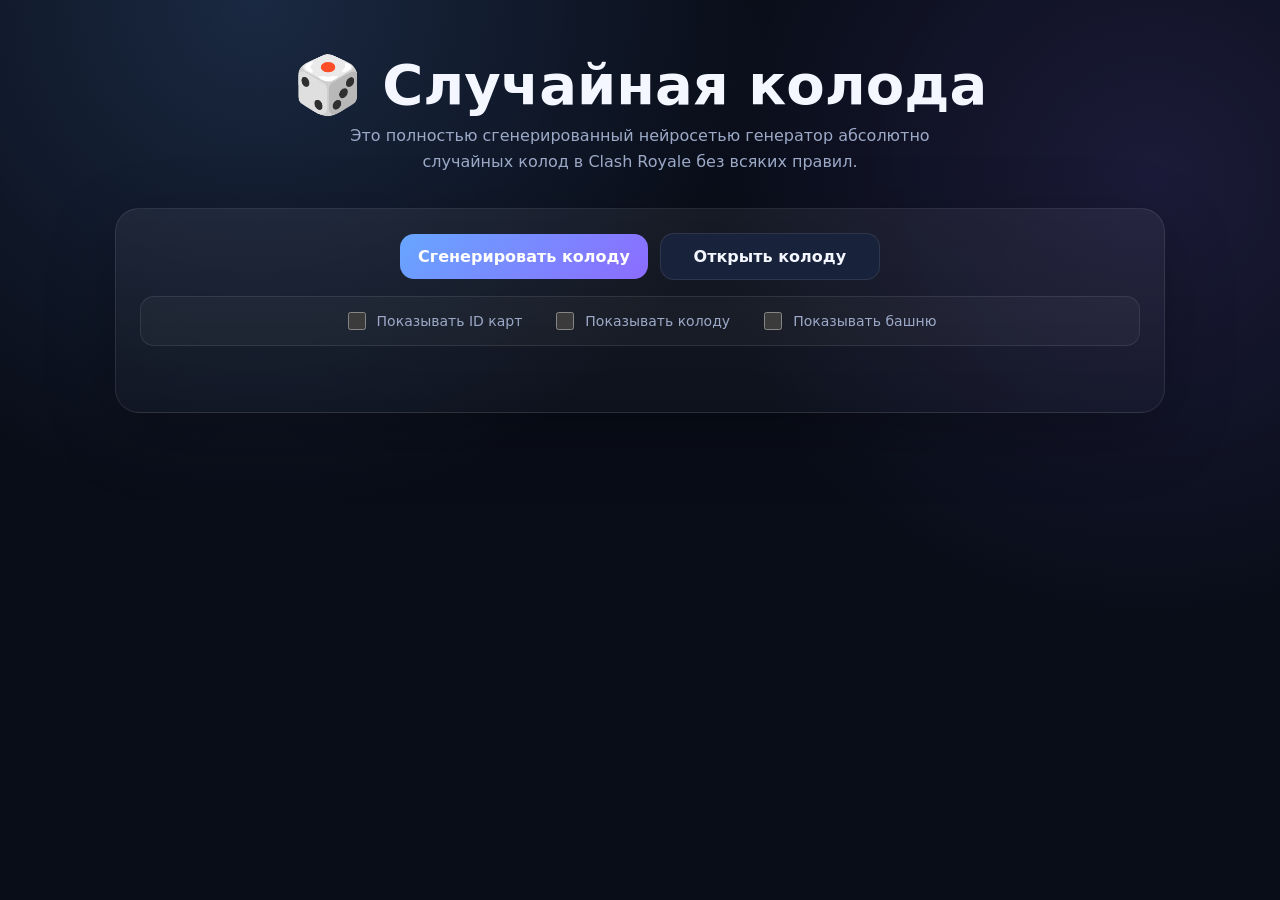
==== index.html @ a41677be "Add files via upload" ====
<!doctype html>
<html lang="ru">
<head>
  <meta charset="UTF-8" />
  <meta name="viewport" content="width=device-width, initial-scale=1.0" />
  <title>Clash Royale — генератор колод</title>
  <meta name="description" content="Случайный генератор колод Clash Royale" />
  <style>
    :root {
      color-scheme: dark;
      --bg: #090d18;
      --panel: #11182a;
      --panel2: #18223a;
      --text: #f4f7ff;
      --muted: #9ca9c7;
      --accent: #67a6ff;
      --accent2: #8c6cff;
      --danger: #ff6b7a;
      --border: rgba(255,255,255,.09);
    }
    * { box-sizing: border-box; }
    body {
      margin: 0; min-height: 100vh; color: var(--text);
      font-family: Inter, system-ui, -apple-system, BlinkMacSystemFont, "Segoe UI", sans-serif;
      background:
        radial-gradient(circle at 20% 0%, rgba(103,166,255,.18), transparent 32rem),
        radial-gradient(circle at 90% 20%, rgba(140,108,255,.14), transparent 28rem),
        var(--bg);
    }
    .wrap { width: min(1050px, calc(100% - 32px)); margin: 0 auto; padding: 56px 0 48px; }
    header { text-align: center; margin-bottom: 34px; }
    h1 { margin: 0 0 10px; font-size: clamp(32px, 6vw, 56px); line-height: 1.02; }
    header p { color: var(--muted); margin: 0 auto; max-width: 650px; line-height: 1.6; }
    .panel {
      background: linear-gradient(180deg, rgba(255,255,255,.055), rgba(255,255,255,.025));
      border: 1px solid var(--border); border-radius: 24px; padding: 24px;
      box-shadow: 0 20px 70px rgba(0,0,0,.24);
    }
    .actions {
      display: flex;
      gap: 12px;
      flex-wrap: wrap;
      align-items: center;
      justify-content: center;
      margin-bottom: 16px;
    }
    button, .link {
      border: 0;
      border-radius: 14px;
      padding: 13px 18px;
      font: inherit;
      font-weight: 700;
      cursor: pointer;
      text-decoration: none;
      display: inline-flex;
      align-items: center;
      justify-content: center;
      min-width: 220px;
    }
    /* Убираем синее выделение при клике */
    button:focus, .link:focus {
      outline: none;
    }
    button:focus-visible, .link:focus-visible {
      outline: 2px solid var(--accent);
    }
    button, .link {
      -webkit-tap-highlight-color: transparent;
    }

    #generate {
      color: white;
      background: linear-gradient(135deg, var(--accent), var(--accent2));
      transition: transform 0.2s, opacity 0.25s ease;
    }
    #generate:hover:not(.no-hover) {
      opacity: 0.75;
    }
    #generate.pressed {
      transform: scale(0.95);
      opacity: 1;
      transition: transform 0.2s ease, opacity 0s;
    }
    #generate:disabled {
      opacity: 0.5;
      cursor: not-allowed;
    }
    #generate:disabled:hover {
      opacity: 0.5;
    }

    .link {
      color: var(--text);
      background: var(--panel2);
      border: 1px solid var(--border);
      transition: background 0.2s, opacity 0.25s ease;
    }
    .link:hover {
      background: var(--panel);
      opacity: 0.75;
    }

    .options {
      display: flex;
      flex-wrap: wrap;
      gap: 20px 30px;
      justify-content: center;
      background: rgba(255,255,255,.03);
      border-radius: 14px;
      padding: 12px 20px;
      margin-bottom: 10px;
      border: 1px solid var(--border);
    }
    .options label {
      display: flex;
      align-items: center;
      gap: 8px;
      font-size: 14px;
      cursor: pointer;
      color: var(--muted);
      user-select: none;
    }
    .options input[type="checkbox"] {
      width: 18px;
      height: 18px;
      accent-color: var(--accent);
      cursor: pointer;
    }

    .status {
      text-align: center;
      min-height: 24px;
      margin: 18px 0 0;
      color: var(--muted);
      font-weight: 400;
    }
    .status.error { color: var(--danger); }

    .deck {
      display: grid;
      grid-template-columns: repeat(4, 1fr);
      gap: 14px;
      margin-top: 26px;
    }
    .card {
      min-height: 118px;
      background: var(--panel);
      border: 1px solid var(--border);
      border-radius: 18px;
      padding: 18px;
      position: relative;
      overflow: hidden;
      opacity: 0;
      transform: translateY(20px);
      animation: cardAppear 0.4s ease forwards;
    }
    .card:nth-child(1) { animation-delay: 0.05s; }
    .card:nth-child(2) { animation-delay: 0.10s; }
    .card:nth-child(3) { animation-delay: 0.15s; }
    .card:nth-child(4) { animation-delay: 0.20s; }
    .card:nth-child(5) { animation-delay: 0.25s; }
    .card:nth-child(6) { animation-delay: 0.30s; }
    .card:nth-child(7) { animation-delay: 0.35s; }
    .card:nth-child(8) { animation-delay: 0.40s; }

    @keyframes cardAppear {
      from { opacity: 0; transform: translateY(20px); }
      to   { opacity: 1; transform: translateY(0); }
    }

    .number { color:var(--muted); font-size:12px; }
    .name { font-size:16px; font-weight:800; margin-top:20px; }
    .id { color:var(--muted); font-size:12px; margin-top:8px; }
    .tower {
      margin-top:18px;
      padding:16px;
      border-radius:16px;
      background:rgba(255,255,255,.035);
      text-align:center;
      opacity: 0;
      animation: cardAppear 0.4s ease 0.45s forwards;
    }
    .tower strong { display:block; margin-bottom:5px; }

    /* управление видимостью */
    .deck.hide-ids .id { display: none; }
    .deck.hidden { display: none; }
    .tower.hidden { display: none; }

    @media (max-width: 720px) {
      .deck { grid-template-columns: repeat(2, 1fr); }
      .wrap { width:min(100% - 20px, 1050px); padding-top:30px; }
      .panel { padding:16px; border-radius:18px; }
      .options { flex-direction: column; align-items: center; gap: 10px; }
      button, .link { min-width: 100%; }
      .actions { gap: 8px; }
    }
  </style>
</head>
<body>
  <main class="wrap">
    <header>
      <h1>🎲 Случайная колода</h1>
      <p>Это полностью сгенерированный нейросетью генератор абсолютно случайных колод в Clash Royale без всяких правил.</p>
    </header>

    <section class="panel">
      <div class="actions">
        <button id="generate">Сгенерировать колоду</button>
        <a id="deckLink" class="link" target="_blank" style="display:none;">Открыть колоду</a>
      </div>

      <div class="options">
        <label><input type="checkbox" id="showIds"> Показывать ID карт</label>
        <label><input type="checkbox" id="showDeck"> Показывать колоду</label>
        <label><input type="checkbox" id="showTower"> Показывать башню</label>
      </div>

      <div id="status" class="status">Загрузка базы карт…</div>
      <div id="deck" class="deck"></div>
      <div id="tower" class="tower" hidden></div>
    </section>
  </main>

  <script src="generator.js"></script>
  <script>
    const api = window.ClashRoyaleGenerator;
    const generateBtn = document.getElementById("generate");
    const deckLink = document.getElementById("deckLink");
    const statusEl = document.getElementById("status");
    const deckEl = document.getElementById("deck");
    const towerEl = document.getElementById("tower");

    const showIdsCb = document.getElementById("showIds");
    const showDeckCb = document.getElementById("showDeck");
    const showTowerCb = document.getElementById("showTower");

    let cards = [];
    let currentUrl = "";
    let pressTimer = null;

    function renderDeck(deck) {
      deckEl.innerHTML = deck.map((card, i) => `
        <article class="card">
          <div class="number">СЛОТ ${i + 1}</div>
          <div class="name">${escapeHtml(card.name)}</div>
          <div class="id">ID: ${escapeHtml(String(card.id))}</div>
        </article>
      `).join("");
    }

    function escapeHtml(value) {
      return value.replace(/[&<>"']/g, c => ({
        "&":"&amp;", "<":"&lt;", ">":"&gt;", '"':"&quot;", "'":"&#039;"
      }[c]));
    }

    function updateVisibility() {
      const showIds = showIdsCb.checked;
      const showDeck = showDeckCb.checked;
      const showTower = showTowerCb.checked;

      deckEl.classList.toggle('hide-ids', !showIds);
      deckEl.classList.toggle('hidden', !showDeck);
      towerEl.classList.toggle('hidden', !showTower);
    }

    showIdsCb.addEventListener('change', updateVisibility);
    showDeckCb.addEventListener('change', updateVisibility);
    showTowerCb.addEventListener('change', updateVisibility);

    function animatePress() {
      if (pressTimer) {
        clearTimeout(pressTimer);
        generateBtn.classList.remove('pressed');
      }
      generateBtn.classList.add('pressed');
      generateBtn.classList.add('no-hover');
      pressTimer = setTimeout(() => {
        generateBtn.classList.remove('pressed');
        pressTimer = null;
        // no-hover убирается только при mouseleave
      }, 300);
    }

    // При уходе курсора снимаем блокировку hover
    generateBtn.addEventListener('mouseleave', function() {
      generateBtn.classList.remove('no-hover');
    });

    async function generate() {
      try {
        generateBtn.disabled = true;
        statusEl.classList.remove('error');
        statusEl.textContent = "Генерирую…";

        const deck = api.generateDeck(cards);
        const towerName = Object.keys(api.TOWER_TROOPS)[
          Math.floor(Math.random() * Object.keys(api.TOWER_TROOPS).length)
        ];
        const towerId = api.TOWER_TROOPS[towerName];
        currentUrl = api.makeDeckUrl(deck, towerId);

        renderDeck(deck);
        towerEl.hidden = false;
        towerEl.innerHTML = `<strong>🏰 Башня: ${escapeHtml(towerName)}</strong><span>tt: ${towerId}</span>`;

        deckLink.href = currentUrl;
        deckLink.style.display = "inline-flex";

        statusEl.textContent = "";

        updateVisibility();
      } catch (error) {
        statusEl.classList.add('error');
        statusEl.textContent = error.message || String(error);
        deckLink.style.display = "none";
      } finally {
        generateBtn.disabled = false;
      }
    }

    async function init() {
      try {
        const raw = await api.loadCards();
        cards = api.prepareCards(raw);
        statusEl.textContent = `Загружено обычных карт: ${cards.length}`;
        await generate();
      } catch (error) {
        statusEl.classList.add('error');
        statusEl.textContent = `Ошибка загрузки базы: ${error.message || error}`;
        generateBtn.disabled = true;
      }
    }

    generateBtn.addEventListener("click", function(e) {
      animatePress();
      generate();
    });

    init();
  </script>
</body>
</html>
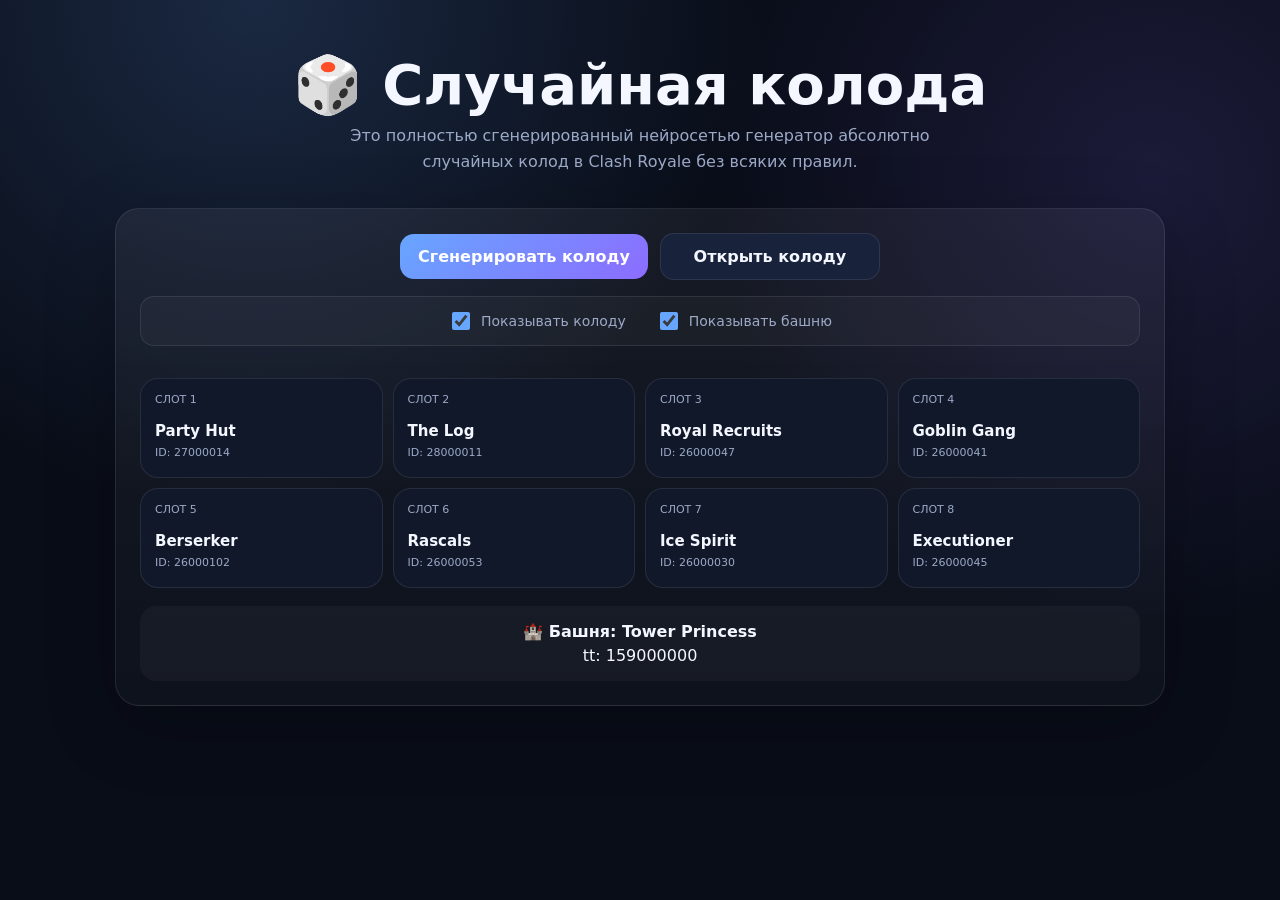
==== commit 3f47459a: "Add files via upload" ====
--- a/index.html
+++ b/index.html
@@ -32,10 +32,33 @@
     h1 { margin: 0 0 10px; font-size: clamp(32px, 6vw, 56px); line-height: 1.02; }
     header p { color: var(--muted); margin: 0 auto; max-width: 650px; line-height: 1.6; }
     .panel {
+      position: relative;
+      overflow: hidden;
       background: linear-gradient(180deg, rgba(255,255,255,.055), rgba(255,255,255,.025));
       border: 1px solid var(--border); border-radius: 24px; padding: 24px;
       box-shadow: 0 20px 70px rgba(0,0,0,.24);
     }
+    /* ===== Волна ===== */
+    .panel::after {
+      content: '';
+      position: absolute;
+      top: 0; left: 0;
+      width: 500%;
+      height: 500%;
+      background: linear-gradient(135deg, rgba(0, 255, 100, 0), rgba(0, 255, 100, 0.05), rgba(0, 255, 100, 0));
+      pointer-events: none;
+      opacity: 0;
+      transition: none;
+    }
+    .panel.wave-active::after {
+      opacity: 1;
+      animation: waveSlide 1s forwards;
+    }
+    @keyframes waveSlide {
+      0% { transform: translate(-100%, -100%); }
+      100% { transform: translate(50%, 50%); }
+    }
+    /* ============== */
     .actions {
       display: flex;
       gap: 12px;
@@ -57,25 +80,16 @@
       justify-content: center;
       min-width: 220px;
     }
-    /* Убираем синее выделение при клике */
-    button:focus, .link:focus {
-      outline: none;
-    }
-    button:focus-visible, .link:focus-visible {
-      outline: 2px solid var(--accent);
-    }
-    button, .link {
-      -webkit-tap-highlight-color: transparent;
-    }
+    button:focus, .link:focus { outline: none; }
+    button:focus-visible, .link:focus-visible { outline: 2px solid var(--accent); }
+    button, .link { -webkit-tap-highlight-color: transparent; }
 
     #generate {
       color: white;
       background: linear-gradient(135deg, var(--accent), var(--accent2));
       transition: transform 0.2s, opacity 0.25s ease;
     }
-    #generate:hover:not(.no-hover) {
-      opacity: 0.75;
-    }
+    #generate:hover:not(.no-hover) { opacity: 0.75; }
     #generate.pressed {
       transform: scale(0.95);
       opacity: 1;
@@ -85,9 +99,7 @@
       opacity: 0.5;
       cursor: not-allowed;
     }
-    #generate:disabled:hover {
-      opacity: 0.5;
-    }
+    #generate:disabled:hover { opacity: 0.5; }
 
     .link {
       color: var(--text);
@@ -95,10 +107,7 @@
       border: 1px solid var(--border);
       transition: background 0.2s, opacity 0.25s ease;
     }
-    .link:hover {
-      background: var(--panel);
-      opacity: 0.75;
-    }
+    .link:hover { background: var(--panel); opacity: 0.75; }
 
     .options {
       display: flex;
@@ -108,7 +117,7 @@
       background: rgba(255,255,255,.03);
       border-radius: 14px;
       padding: 12px 20px;
-      margin-bottom: 10px;
+      margin-bottom: 0;
       border: 1px solid var(--border);
     }
     .options label {
@@ -130,7 +139,7 @@
     .status {
       text-align: center;
       min-height: 24px;
-      margin: 18px 0 0;
+      margin: 0;
       color: var(--muted);
       font-weight: 400;
     }
@@ -139,15 +148,15 @@
     .deck {
       display: grid;
       grid-template-columns: repeat(4, 1fr);
-      gap: 14px;
-      margin-top: 26px;
+      gap: 10px;
+      margin-top: 8px;
     }
     .card {
-      min-height: 118px;
+      min-height: 100px;
       background: var(--panel);
       border: 1px solid var(--border);
       border-radius: 18px;
-      padding: 18px;
+      padding: 14px;
       position: relative;
       overflow: hidden;
       opacity: 0;
@@ -168,9 +177,9 @@
       to   { opacity: 1; transform: translateY(0); }
     }
 
-    .number { color:var(--muted); font-size:12px; }
-    .name { font-size:16px; font-weight:800; margin-top:20px; }
-    .id { color:var(--muted); font-size:12px; margin-top:8px; }
+    .number { color:var(--muted); font-size:11px; }
+    .name { font-size:15px; font-weight:800; margin-top:16px; }
+    .id { color:var(--muted); font-size:11px; margin-top:6px; }
     .tower {
       margin-top:18px;
       padding:16px;
@@ -182,8 +191,6 @@
     }
     .tower strong { display:block; margin-bottom:5px; }
 
-    /* управление видимостью */
-    .deck.hide-ids .id { display: none; }
     .deck.hidden { display: none; }
     .tower.hidden { display: none; }
 
@@ -204,16 +211,15 @@
       <p>Это полностью сгенерированный нейросетью генератор абсолютно случайных колод в Clash Royale без всяких правил.</p>
     </header>
 
-    <section class="panel">
+    <section class="panel" id="mainPanel">
       <div class="actions">
         <button id="generate">Сгенерировать колоду</button>
         <a id="deckLink" class="link" target="_blank" style="display:none;">Открыть колоду</a>
       </div>
 
       <div class="options">
-        <label><input type="checkbox" id="showIds"> Показывать ID карт</label>
-        <label><input type="checkbox" id="showDeck"> Показывать колоду</label>
-        <label><input type="checkbox" id="showTower"> Показывать башню</label>
+        <label><input type="checkbox" id="showDeck" checked> Показывать колоду</label>
+        <label><input type="checkbox" id="showTower" checked> Показывать башню</label>
       </div>
 
       <div id="status" class="status">Загрузка базы карт…</div>
@@ -230,8 +236,8 @@
     const statusEl = document.getElementById("status");
     const deckEl = document.getElementById("deck");
     const towerEl = document.getElementById("tower");
-
-    const showIdsCb = document.getElementById("showIds");
+    const panel = document.getElementById("mainPanel");
+
     const showDeckCb = document.getElementById("showDeck");
     const showTowerCb = document.getElementById("showTower");
 
@@ -256,16 +262,15 @@
     }
 
     function updateVisibility() {
-      const showIds = showIdsCb.checked;
       const showDeck = showDeckCb.checked;
       const showTower = showTowerCb.checked;
 
-      deckEl.classList.toggle('hide-ids', !showIds);
       deckEl.classList.toggle('hidden', !showDeck);
       towerEl.classList.toggle('hidden', !showTower);
-    }
-
-    showIdsCb.addEventListener('change', updateVisibility);
+      // ID всегда показываются
+      deckEl.classList.remove('hide-ids');
+    }
+
     showDeckCb.addEventListener('change', updateVisibility);
     showTowerCb.addEventListener('change', updateVisibility);
 
@@ -279,20 +284,31 @@
       pressTimer = setTimeout(() => {
         generateBtn.classList.remove('pressed');
         pressTimer = null;
-        // no-hover убирается только при mouseleave
       }, 300);
     }
 
-    // При уходе курсора снимаем блокировку hover
     generateBtn.addEventListener('mouseleave', function() {
       generateBtn.classList.remove('no-hover');
     });
+
+    // Запуск волны
+    function triggerWave() {
+      panel.classList.remove('wave-active');
+      void panel.offsetWidth;
+      panel.classList.add('wave-active');
+      setTimeout(() => {
+        panel.classList.remove('wave-active');
+      }, 700);
+    }
 
     async function generate() {
       try {
         generateBtn.disabled = true;
         statusEl.classList.remove('error');
         statusEl.textContent = "Генерирую…";
+
+        // Перезапускаем волну при каждом нажатии
+        triggerWave();
 
         const deck = api.generateDeck(cards);
         const towerName = Object.keys(api.TOWER_TROOPS)[
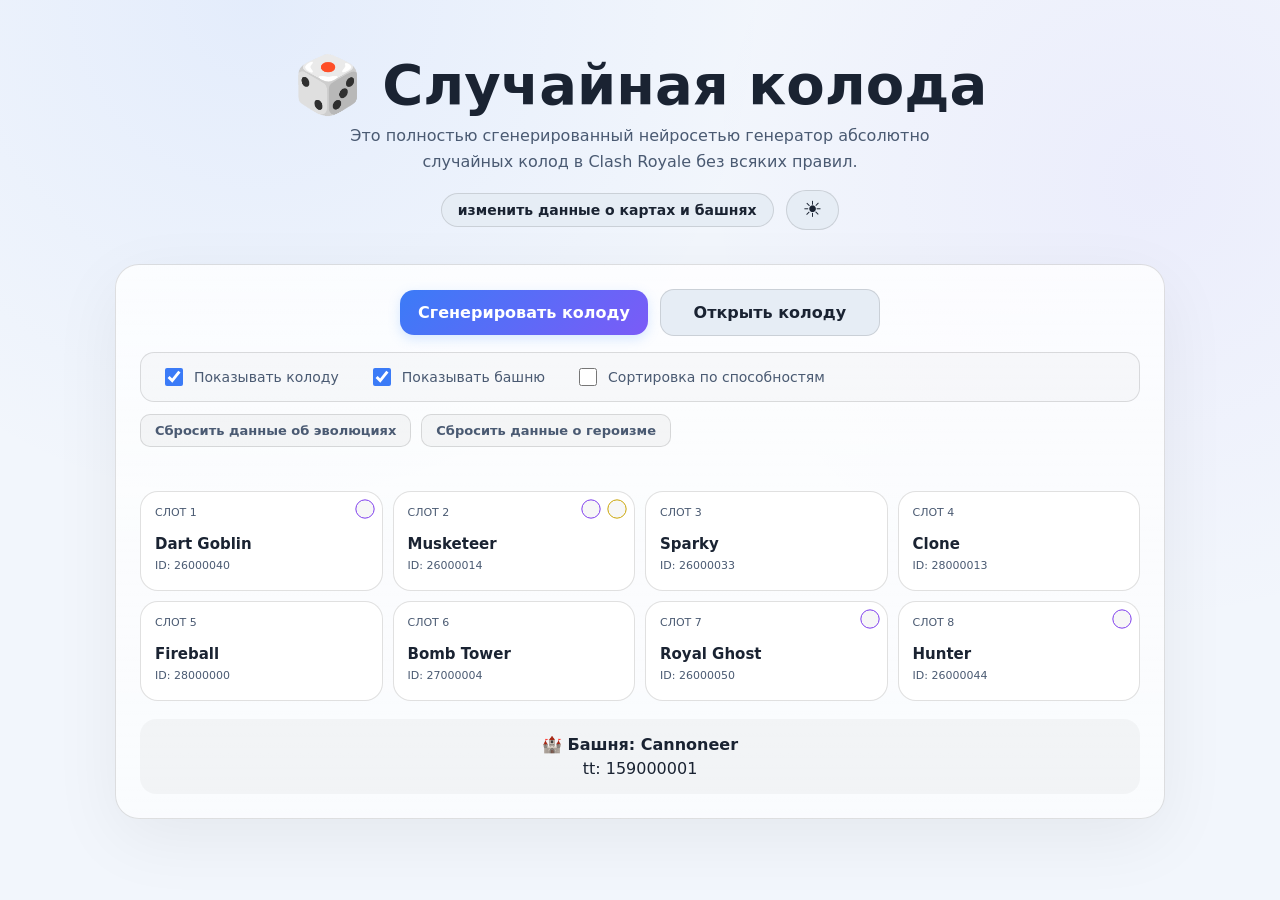
==== commit 83d99108: "Add files via upload" ====
--- a/index.html
+++ b/index.html
@@ -5,210 +5,19 @@
   <meta name="viewport" content="width=device-width, initial-scale=1.0" />
   <title>Clash Royale — генератор колод</title>
   <meta name="description" content="Случайный генератор колод Clash Royale" />
-  <style>
-    :root {
-      color-scheme: dark;
-      --bg: #090d18;
-      --panel: #11182a;
-      --panel2: #18223a;
-      --text: #f4f7ff;
-      --muted: #9ca9c7;
-      --accent: #67a6ff;
-      --accent2: #8c6cff;
-      --danger: #ff6b7a;
-      --border: rgba(255,255,255,.09);
-    }
-    * { box-sizing: border-box; }
-    body {
-      margin: 0; min-height: 100vh; color: var(--text);
-      font-family: Inter, system-ui, -apple-system, BlinkMacSystemFont, "Segoe UI", sans-serif;
-      background:
-        radial-gradient(circle at 20% 0%, rgba(103,166,255,.18), transparent 32rem),
-        radial-gradient(circle at 90% 20%, rgba(140,108,255,.14), transparent 28rem),
-        var(--bg);
-    }
-    .wrap { width: min(1050px, calc(100% - 32px)); margin: 0 auto; padding: 56px 0 48px; }
-    header { text-align: center; margin-bottom: 34px; }
-    h1 { margin: 0 0 10px; font-size: clamp(32px, 6vw, 56px); line-height: 1.02; }
-    header p { color: var(--muted); margin: 0 auto; max-width: 650px; line-height: 1.6; }
-    .panel {
-      position: relative;
-      overflow: hidden;
-      background: linear-gradient(180deg, rgba(255,255,255,.055), rgba(255,255,255,.025));
-      border: 1px solid var(--border); border-radius: 24px; padding: 24px;
-      box-shadow: 0 20px 70px rgba(0,0,0,.24);
-    }
-    /* ===== Волна ===== */
-    .panel::after {
-      content: '';
-      position: absolute;
-      top: 0; left: 0;
-      width: 500%;
-      height: 500%;
-      background: linear-gradient(135deg, rgba(0, 255, 100, 0), rgba(0, 255, 100, 0.05), rgba(0, 255, 100, 0));
-      pointer-events: none;
-      opacity: 0;
-      transition: none;
-    }
-    .panel.wave-active::after {
-      opacity: 1;
-      animation: waveSlide 1s forwards;
-    }
-    @keyframes waveSlide {
-      0% { transform: translate(-100%, -100%); }
-      100% { transform: translate(50%, 50%); }
-    }
-    /* ============== */
-    .actions {
-      display: flex;
-      gap: 12px;
-      flex-wrap: wrap;
-      align-items: center;
-      justify-content: center;
-      margin-bottom: 16px;
-    }
-    button, .link {
-      border: 0;
-      border-radius: 14px;
-      padding: 13px 18px;
-      font: inherit;
-      font-weight: 700;
-      cursor: pointer;
-      text-decoration: none;
-      display: inline-flex;
-      align-items: center;
-      justify-content: center;
-      min-width: 220px;
-    }
-    button:focus, .link:focus { outline: none; }
-    button:focus-visible, .link:focus-visible { outline: 2px solid var(--accent); }
-    button, .link { -webkit-tap-highlight-color: transparent; }
-
-    #generate {
-      color: white;
-      background: linear-gradient(135deg, var(--accent), var(--accent2));
-      transition: transform 0.2s, opacity 0.25s ease;
-    }
-    #generate:hover:not(.no-hover) { opacity: 0.75; }
-    #generate.pressed {
-      transform: scale(0.95);
-      opacity: 1;
-      transition: transform 0.2s ease, opacity 0s;
-    }
-    #generate:disabled {
-      opacity: 0.5;
-      cursor: not-allowed;
-    }
-    #generate:disabled:hover { opacity: 0.5; }
-
-    .link {
-      color: var(--text);
-      background: var(--panel2);
-      border: 1px solid var(--border);
-      transition: background 0.2s, opacity 0.25s ease;
-    }
-    .link:hover { background: var(--panel); opacity: 0.75; }
-
-    .options {
-      display: flex;
-      flex-wrap: wrap;
-      gap: 20px 30px;
-      justify-content: center;
-      background: rgba(255,255,255,.03);
-      border-radius: 14px;
-      padding: 12px 20px;
-      margin-bottom: 0;
-      border: 1px solid var(--border);
-    }
-    .options label {
-      display: flex;
-      align-items: center;
-      gap: 8px;
-      font-size: 14px;
-      cursor: pointer;
-      color: var(--muted);
-      user-select: none;
-    }
-    .options input[type="checkbox"] {
-      width: 18px;
-      height: 18px;
-      accent-color: var(--accent);
-      cursor: pointer;
-    }
-
-    .status {
-      text-align: center;
-      min-height: 24px;
-      margin: 0;
-      color: var(--muted);
-      font-weight: 400;
-    }
-    .status.error { color: var(--danger); }
-
-    .deck {
-      display: grid;
-      grid-template-columns: repeat(4, 1fr);
-      gap: 10px;
-      margin-top: 8px;
-    }
-    .card {
-      min-height: 100px;
-      background: var(--panel);
-      border: 1px solid var(--border);
-      border-radius: 18px;
-      padding: 14px;
-      position: relative;
-      overflow: hidden;
-      opacity: 0;
-      transform: translateY(20px);
-      animation: cardAppear 0.4s ease forwards;
-    }
-    .card:nth-child(1) { animation-delay: 0.05s; }
-    .card:nth-child(2) { animation-delay: 0.10s; }
-    .card:nth-child(3) { animation-delay: 0.15s; }
-    .card:nth-child(4) { animation-delay: 0.20s; }
-    .card:nth-child(5) { animation-delay: 0.25s; }
-    .card:nth-child(6) { animation-delay: 0.30s; }
-    .card:nth-child(7) { animation-delay: 0.35s; }
-    .card:nth-child(8) { animation-delay: 0.40s; }
-
-    @keyframes cardAppear {
-      from { opacity: 0; transform: translateY(20px); }
-      to   { opacity: 1; transform: translateY(0); }
-    }
-
-    .number { color:var(--muted); font-size:11px; }
-    .name { font-size:15px; font-weight:800; margin-top:16px; }
-    .id { color:var(--muted); font-size:11px; margin-top:6px; }
-    .tower {
-      margin-top:18px;
-      padding:16px;
-      border-radius:16px;
-      background:rgba(255,255,255,.035);
-      text-align:center;
-      opacity: 0;
-      animation: cardAppear 0.4s ease 0.45s forwards;
-    }
-    .tower strong { display:block; margin-bottom:5px; }
-
-    .deck.hidden { display: none; }
-    .tower.hidden { display: none; }
-
-    @media (max-width: 720px) {
-      .deck { grid-template-columns: repeat(2, 1fr); }
-      .wrap { width:min(100% - 20px, 1050px); padding-top:30px; }
-      .panel { padding:16px; border-radius:18px; }
-      .options { flex-direction: column; align-items: center; gap: 10px; }
-      button, .link { min-width: 100%; }
-      .actions { gap: 8px; }
-    }
-  </style>
+  <link rel="stylesheet" href="style.css" />
 </head>
 <body>
   <main class="wrap">
     <header>
-      <h1>🎲 Случайная колода</h1>
-      <p>Это полностью сгенерированный нейросетью генератор абсолютно случайных колод в Clash Royale без всяких правил.</p>
+      <div class="title-group">
+        <h1>🎲 Случайная колода</h1>
+        <p>Это полностью сгенерированный нейросетью генератор абсолютно случайных колод в Clash Royale без всяких правил.</p>
+      </div>
+      <div class="header-controls">
+        <a href="cards.html" class="nav-link">изменить данные о картах и башнях</a>
+        <button class="theme-toggle" id="themeToggle" aria-label="Переключить тему">🌙</button>
+      </div>
     </header>
 
     <section class="panel" id="mainPanel">
@@ -220,6 +29,12 @@
       <div class="options">
         <label><input type="checkbox" id="showDeck" checked> Показывать колоду</label>
         <label><input type="checkbox" id="showTower" checked> Показывать башню</label>
+        <label><input type="checkbox" id="evoSort"> Сортировка по способностям</label>
+      </div>
+
+      <div class="reset-actions">
+        <button type="button" id="resetEvo" class="btn-reset">Сбросить данные об эволюциях</button>
+        <button type="button" id="resetHeroism" class="btn-reset">Сбросить данные о героизме</button>
       </div>
 
       <div id="status" class="status">Загрузка базы карт…</div>
@@ -230,131 +45,339 @@
 
   <script src="generator.js"></script>
   <script>
-    const api = window.ClashRoyaleGenerator;
-    const generateBtn = document.getElementById("generate");
-    const deckLink = document.getElementById("deckLink");
-    const statusEl = document.getElementById("status");
-    const deckEl = document.getElementById("deck");
-    const towerEl = document.getElementById("tower");
-    const panel = document.getElementById("mainPanel");
-
-    const showDeckCb = document.getElementById("showDeck");
-    const showTowerCb = document.getElementById("showTower");
-
-    let cards = [];
-    let currentUrl = "";
-    let pressTimer = null;
-
-    function renderDeck(deck) {
-      deckEl.innerHTML = deck.map((card, i) => `
-        <article class="card">
-          <div class="number">СЛОТ ${i + 1}</div>
-          <div class="name">${escapeHtml(card.name)}</div>
-          <div class="id">ID: ${escapeHtml(String(card.id))}</div>
-        </article>
-      `).join("");
-    }
-
-    function escapeHtml(value) {
-      return value.replace(/[&<>"']/g, c => ({
-        "&":"&amp;", "<":"&lt;", ">":"&gt;", '"':"&quot;", "'":"&#039;"
-      }[c]));
-    }
-
-    function updateVisibility() {
-      const showDeck = showDeckCb.checked;
-      const showTower = showTowerCb.checked;
-
-      deckEl.classList.toggle('hidden', !showDeck);
-      towerEl.classList.toggle('hidden', !showTower);
-      // ID всегда показываются
-      deckEl.classList.remove('hide-ids');
-    }
-
-    showDeckCb.addEventListener('change', updateVisibility);
-    showTowerCb.addEventListener('change', updateVisibility);
-
-    function animatePress() {
-      if (pressTimer) {
-        clearTimeout(pressTimer);
-        generateBtn.classList.remove('pressed');
-      }
-      generateBtn.classList.add('pressed');
-      generateBtn.classList.add('no-hover');
-      pressTimer = setTimeout(() => {
-        generateBtn.classList.remove('pressed');
-        pressTimer = null;
-      }, 300);
-    }
-
-    generateBtn.addEventListener('mouseleave', function() {
-      generateBtn.classList.remove('no-hover');
-    });
-
-    // Запуск волны
-    function triggerWave() {
-      panel.classList.remove('wave-active');
-      void panel.offsetWidth;
-      panel.classList.add('wave-active');
-      setTimeout(() => {
+    (function() {
+      const api = window.ClashRoyaleGenerator;
+      const generateBtn = document.getElementById("generate");
+      const deckLink = document.getElementById("deckLink");
+      const statusEl = document.getElementById("status");
+      const deckEl = document.getElementById("deck");
+      const towerEl = document.getElementById("tower");
+      const panel = document.getElementById("mainPanel");
+      const themeToggle = document.getElementById("themeToggle");
+
+      const showDeckCb = document.getElementById("showDeck");
+      const showTowerCb = document.getElementById("showTower");
+      const evoSortCb = document.getElementById("evoSort");
+
+      const resetEvoBtn = document.getElementById("resetEvo");
+      const resetHeroismBtn = document.getElementById("resetHeroism");
+
+      let cards = [];
+      let currentUrl = "";
+      let pressTimer = null;
+
+      let originalDeck = null;
+      let currentDeck = null;
+      let currentTowerName = "";
+      let currentTowerId = null;
+
+      function setTheme(theme) {
+        const isLight = theme === 'light';
+        document.body.classList.toggle('light-theme', isLight);
+        themeToggle.textContent = isLight ? '☀️' : '🌙';
+      }
+
+      function toggleTheme() {
+        const current = document.body.classList.contains('light-theme') ? 'light' : 'dark';
+        const next = current === 'light' ? 'dark' : 'light';
+        setTheme(next);
+        try {
+          localStorage.setItem('cr-theme', next);
+        } catch (_) { /* ignore */ }
+      }
+
+      function loadTheme() {
+        let stored = null;
+        try {
+          stored = localStorage.getItem('cr-theme');
+        } catch (_) { /* ignore */ }
+        if (stored) {
+          setTheme(stored);
+          return;
+        }
+        const prefersLight = window.matchMedia('(prefers-color-scheme: light)').matches;
+        setTheme(prefersLight ? 'light' : 'dark');
+      }
+
+      themeToggle.addEventListener('click', toggleTheme);
+
+      function loadOwnedMap(storageKey) {
+        try {
+          const raw = localStorage.getItem(storageKey);
+          return raw ? JSON.parse(raw) : {};
+        } catch (_) {
+          return {};
+        }
+      }
+
+      function saveOwnedMap(storageKey, map) {
+        try {
+          localStorage.setItem(storageKey, JSON.stringify(map));
+        } catch (_) { /* ignore */ }
+      }
+
+      let evoOwned = loadOwnedMap('cr-evo-owned');
+      let heroismOwned = loadOwnedMap('cr-heroism-owned');
+
+      function isHeroRarity(card) {
+        return String(card.rarity ?? '').toLowerCase() === 'champion';
+      }
+      function canEvolve(card) {
+        return Boolean(card.has_evolution);
+      }
+      function canHeroism(card) {
+        return Boolean(card.has_heroism);
+      }
+
+      function computeIconState(ownedMap, key, slotIndex, kind) {
+        const owned = Boolean(ownedMap[key]);
+        if (!owned) return 1;
+        let isSpecialSlot;
+        if (kind === 'heroism') {
+          isSpecialSlot = (slotIndex === 1 || slotIndex === 2);
+        } else {
+          isSpecialSlot = (slotIndex === 0 || slotIndex === 2);
+        }
+        return isSpecialSlot ? 3 : 2;
+      }
+
+      const RING = `<circle class="icon-ring" cx="18" cy="18" r="15"></circle>`;
+      
+      const HERO_SHIELD_SVG = `
+        <svg viewBox="0 0 36 36" xmlns="http://www.w3.org/2000/svg" focusable="false">
+          ${RING}
+          <path class="icon-shape" d="M18 6 L28 10 L28 20 C28 28 18 32 18 32 C18 32 8 28 8 20 L8 10 Z M18 12 L22 15 L20 21 L16 21 L14 15 Z" />
+        </svg>
+      `;
+      
+      const HEROISM_STAR_SVG = `
+        <svg viewBox="0 0 36 36" xmlns="http://www.w3.org/2000/svg" focusable="false">
+          ${RING}
+          <path class="icon-shape" d="M18 6 L20.9 14 L18 14 Z" />
+          <path class="icon-shape" d="M18 6 L15.1 14 L18 14 Z" />
+          <path class="icon-shape" d="M29.4 14.3 L20.9 14 L21.85 16.75 Z" />
+          <path class="icon-shape" d="M29.4 14.3 L22.8 19.5 L21.85 16.75 Z" />
+          <path class="icon-shape" d="M25.1 27.7 L22.8 19.5 L20.4 21.25 Z" />
+          <path class="icon-shape" d="M25.1 27.7 L18 23 L20.4 21.25 Z" />
+          <path class="icon-shape" d="M10.9 27.7 L18 23 L15.6 21.25 Z" />
+          <path class="icon-shape" d="M10.9 27.7 L13.2 19.5 L15.6 21.25 Z" />
+          <path class="icon-shape" d="M6.6 14.3 L13.2 19.5 L14.15 16.75 Z" />
+          <path class="icon-shape" d="M6.6 14.3 L15.1 14 L14.15 16.75 Z" />
+          <path class="icon-shape" d="M18 14 L21.85 16.75 L20.4 21.25 L15.6 21.25 L14.15 16.75 Z" />
+        </svg>
+      `;
+      
+      const EVO_AMETHYST_SVG = `
+        <svg viewBox="0 0 36 36" xmlns="http://www.w3.org/2000/svg" focusable="false">
+          ${RING}
+          <path class="icon-shape" d="M18 7 L29 18 L18 29 L7 18 Z" />
+        </svg>
+      `;
+      
+      function buildCardIcons(card, slotIndex) {
+        const parts = [];
+      
+        if (isHeroRarity(card)) {
+          parts.push(`<span class="card-icon hero-icon" title="Герой">${HERO_SHIELD_SVG}</span>`);
+        }
+      
+        if (canEvolve(card)) {
+          const owned = Boolean(evoOwned[card.key]);
+          const state = computeIconState(evoOwned, card.key, slotIndex, 'evolution');
+          parts.push(`
+            <button type="button" class="card-icon-btn" data-kind="evolution" data-key="${escapeHtml(String(card.key ?? card.id))}" data-state="${state}"
+              aria-pressed="${owned}" aria-label="Эволюция: ${owned ? 'есть' : 'нет'}"
+              title="Отметить, есть ли у вас эволюция этой карты">
+              ${EVO_AMETHYST_SVG}
+            </button>
+          `);
+        }
+      
+        if (canHeroism(card)) {
+          const owned = Boolean(heroismOwned[card.key]);
+          const state = computeIconState(heroismOwned, card.key, slotIndex, 'heroism');
+          parts.push(`
+            <button type="button" class="card-icon-btn" data-kind="heroism" data-key="${escapeHtml(String(card.key ?? card.id))}" data-state="${state}"
+              aria-pressed="${owned}" aria-label="Героизм: ${owned ? 'есть' : 'нет'}"
+              title="Отметить, есть ли у вас героизм этой карты">
+              ${HEROISM_STAR_SVG}
+            </button>
+          `);
+        }
+      
+        if (!parts.length) return '';
+        return `<div class="card-icons">${parts.join('')}</div>`;
+      }
+
+      function renderDeck(deck) {
+        deckEl.innerHTML = deck.map((card, i) => `
+          <article class="card" data-slot-index="${i}">
+            ${buildCardIcons(card, i)}
+            <div class="number">СЛОТ ${i + 1}</div>
+            <div class="name">${escapeHtml(card.name)}</div>
+            <div class="id">ID: ${escapeHtml(String(card.id))}</div>
+          </article>
+        `).join("");
+      }
+
+      deckEl.addEventListener('click', function(e) {
+        const btn = e.target.closest('.card-icon-btn');
+        if (!btn) return;
+        const cardEl = btn.closest('.card');
+        if (!cardEl) return;
+
+        const kind = btn.dataset.kind;
+        const key = btn.dataset.key;
+
+        const map = kind === 'evolution' ? evoOwned : heroismOwned;
+        const storageKey = kind === 'evolution' ? 'cr-evo-owned' : 'cr-heroism-owned';
+
+        const owned = !map[key];
+        map[key] = owned;
+        saveOwnedMap(storageKey, map);
+
+        refreshDeck();
+      });
+
+      resetEvoBtn.addEventListener('click', function() {
+        evoOwned = {};
+        saveOwnedMap('cr-evo-owned', evoOwned);
+        refreshDeck();
+      });
+
+      resetHeroismBtn.addEventListener('click', function() {
+        heroismOwned = {};
+        saveOwnedMap('cr-heroism-owned', heroismOwned);
+        refreshDeck();
+      });
+
+      function escapeHtml(value) {
+        return value.replace(/[&<>"']/g, c => ({
+          "&": "&amp;",
+          "<": "&lt;",
+          ">": "&gt;",
+          '"': "&quot;",
+          "'": "&#039;"
+        }[c]));
+      }
+
+      function updateVisibility() {
+        const showDeck = showDeckCb.checked;
+        const showTower = showTowerCb.checked;
+        deckEl.classList.toggle('hidden', !showDeck);
+        towerEl.classList.toggle('hidden', !showTower);
+      }
+
+      showDeckCb.addEventListener('change', updateVisibility);
+      showTowerCb.addEventListener('change', updateVisibility);
+
+      function animatePress() {
+        if (pressTimer) {
+          clearTimeout(pressTimer);
+          generateBtn.classList.remove('pressed');
+        }
+        generateBtn.classList.add('pressed');
+        generateBtn.classList.add('no-hover');
+        pressTimer = setTimeout(() => {
+          generateBtn.classList.remove('pressed');
+          pressTimer = null;
+        }, 300);
+      }
+
+      generateBtn.addEventListener('mouseleave', function() {
+        generateBtn.classList.remove('no-hover');
+      });
+
+      function triggerWave() {
         panel.classList.remove('wave-active');
-      }, 700);
-    }
-
-    async function generate() {
-      try {
-        generateBtn.disabled = true;
-        statusEl.classList.remove('error');
-        statusEl.textContent = "Генерирую…";
-
-        // Перезапускаем волну при каждом нажатии
-        triggerWave();
-
-        const deck = api.generateDeck(cards);
-        const towerName = Object.keys(api.TOWER_TROOPS)[
-          Math.floor(Math.random() * Object.keys(api.TOWER_TROOPS).length)
-        ];
-        const towerId = api.TOWER_TROOPS[towerName];
-        currentUrl = api.makeDeckUrl(deck, towerId);
-
-        renderDeck(deck);
-        towerEl.hidden = false;
-        towerEl.innerHTML = `<strong>🏰 Башня: ${escapeHtml(towerName)}</strong><span>tt: ${towerId}</span>`;
-
+        void panel.offsetWidth;
+        panel.classList.add('wave-active');
+        setTimeout(() => {
+          panel.classList.remove('wave-active');
+        }, 700);
+      }
+
+      function refreshDeck() {
+        if (!originalDeck) return;
+
+        const sorted = evoSortCb.checked 
+          ? api.applyEvoSort([...originalDeck], evoOwned, heroismOwned) 
+          : [...originalDeck];
+        currentDeck = sorted;
+
+        currentUrl = api.makeDeckUrl(currentDeck, currentTowerId);
         deckLink.href = currentUrl;
         deckLink.style.display = "inline-flex";
 
-        statusEl.textContent = "";
-
+        renderDeck(currentDeck);
         updateVisibility();
-      } catch (error) {
-        statusEl.classList.add('error');
-        statusEl.textContent = error.message || String(error);
-        deckLink.style.display = "none";
-      } finally {
-        generateBtn.disabled = false;
-      }
-    }
-
-    async function init() {
-      try {
-        const raw = await api.loadCards();
-        cards = api.prepareCards(raw);
-        statusEl.textContent = `Загружено обычных карт: ${cards.length}`;
-        await generate();
-      } catch (error) {
-        statusEl.classList.add('error');
-        statusEl.textContent = `Ошибка загрузки базы: ${error.message || error}`;
-        generateBtn.disabled = true;
-      }
-    }
-
-    generateBtn.addEventListener("click", function(e) {
-      animatePress();
-      generate();
-    });
-
-    init();
+      }
+
+      async function generate() {
+        try {
+          generateBtn.disabled = true;
+          statusEl.classList.remove('error');
+          statusEl.textContent = "Генерирую…";
+
+          triggerWave();
+
+          let deck = api.generateDeck(cards);
+          originalDeck = deck;
+
+          const towerKeys = Object.keys(api.TOWER_TROOPS);
+          const towerName = towerKeys[Math.floor(Math.random() * towerKeys.length)];
+          const towerId = api.TOWER_TROOPS[towerName];
+          currentTowerName = towerName;
+          currentTowerId = towerId;
+
+          const sorted = evoSortCb.checked 
+            ? api.applyEvoSort([...originalDeck], evoOwned, heroismOwned) 
+            : [...originalDeck];
+          currentDeck = sorted;
+
+          currentUrl = api.makeDeckUrl(currentDeck, currentTowerId);
+          deckLink.href = currentUrl;
+          deckLink.style.display = "inline-flex";
+
+          renderDeck(currentDeck);
+          towerEl.hidden = false;
+          towerEl.innerHTML = `<strong>🏰 Башня: ${escapeHtml(towerName)}</strong><span>tt: ${towerId}</span>`;
+
+          statusEl.textContent = "";
+
+          updateVisibility();
+        } catch (error) {
+          statusEl.classList.add('error');
+          statusEl.textContent = error.message || String(error);
+          deckLink.style.display = "none";
+        } finally {
+          generateBtn.disabled = false;
+        }
+      }
+
+      async function init() {
+        try {
+          const raw = await api.loadCards();
+          cards = api.prepareCards(raw);
+          statusEl.textContent = `Загружено обычных карт: ${cards.length}`;
+          await generate();
+        } catch (error) {
+          statusEl.classList.add('error');
+          statusEl.textContent = `Ошибка загрузки базы: ${error.message || error}`;
+          generateBtn.disabled = true;
+        }
+      }
+
+      generateBtn.addEventListener("click", function(e) {
+        animatePress();
+        generate();
+      });
+
+      evoSortCb.addEventListener('change', refreshDeck);
+
+      loadTheme();
+      init();
+    })();
   </script>
 </body>
-</html>+</html>
--- a/style.css
+++ b/style.css
@@ -0,0 +1,541 @@
+:root {
+  color-scheme: dark;
+  --bg: #090d18;
+  --panel: #11182a;
+  --panel2: #18223a;
+  --text: #f4f7ff;
+  --muted: #9ca9c7;
+  --accent: #67a6ff;
+  --accent2: #8c6cff;
+  --danger: #ff6b7a;
+  --border: rgba(255, 255, 255, .09);
+  --hero-color: #ffc857;
+  --evo-color: #b98bff;
+  --heroism-color: #ffe066;
+}
+
+body.light-theme {
+  color-scheme: light;
+  --bg: #f2f6fc;
+  --panel: #ffffff;
+  --panel2: #e6edf5;
+  --text: #1a2332;
+  --muted: #4a5a72;
+  --accent: #3b7bf7;
+  --accent2: #7b5bf7;
+  --danger: #d9534f;
+  --border: rgba(0, 0, 0, .12);
+  --hero-color: #b8790a;
+  --evo-color: #7c3aed;
+  --heroism-color: #c9a300;
+}
+
+* {
+  box-sizing: border-box;
+}
+
+body {
+  margin: 0;
+  min-height: 100vh;
+  color: var(--text);
+  font-family: Inter, system-ui, -apple-system, BlinkMacSystemFont, "Segoe UI", sans-serif;
+  background:
+    radial-gradient(circle at 20% 0%, rgba(103, 166, 255, .18), transparent 32rem),
+    radial-gradient(circle at 90% 20%, rgba(140, 108, 255, .14), transparent 28rem),
+    var(--bg);
+  transition: background 0.3s;
+}
+
+body.light-theme {
+  background:
+    radial-gradient(circle at 20% 0%, rgba(59, 123, 247, .08), transparent 32rem),
+    radial-gradient(circle at 90% 20%, rgba(123, 91, 247, .06), transparent 28rem),
+    var(--bg);
+}
+
+.wrap {
+  width: min(1050px, calc(100% - 32px));
+  margin: 0 auto;
+  padding: 56px 0 48px;
+}
+
+header {
+  text-align: center;
+  margin-bottom: 34px;
+  display: flex;
+  flex-wrap: wrap;
+  align-items: center;
+  justify-content: center;
+  gap: 16px 24px;
+}
+
+header .title-group {
+  flex: 1 1 100%;
+}
+
+header h1 {
+  margin: 0 0 10px;
+  font-size: clamp(32px, 6vw, 56px);
+  line-height: 1.02;
+}
+
+header p {
+  color: var(--muted);
+  margin: 0 auto;
+  max-width: 650px;
+  line-height: 1.6;
+}
+
+.header-controls {
+  display: flex;
+  align-items: center;
+  gap: 12px;
+  flex-wrap: wrap;
+  justify-content: center;
+}
+
+.nav-link {
+  background: var(--panel2);
+  border: 1px solid var(--border);
+  border-radius: 40px;
+  padding: 8px 16px;
+  font-size: 14px;
+  font-weight: 600;
+  color: var(--text);
+  text-decoration: none;
+  transition: background 0.2s, transform 0.15s;
+  display: inline-flex;
+  align-items: center;
+  justify-content: center;
+}
+.nav-link:hover {
+  background: var(--panel);
+  opacity: 0.85;
+}
+.nav-link:active {
+  transform: scale(0.95);
+}
+
+.theme-toggle {
+  background: var(--panel2);
+  border: 1px solid var(--border);
+  border-radius: 40px;
+  padding: 8px 16px;
+  font-size: 22px;
+  cursor: pointer;
+  color: var(--text);
+  transition: background 0.2s, transform 0.15s;
+  line-height: 1;
+  flex-shrink: 0;
+  min-width: auto;
+  display: inline-flex;
+  align-items: center;
+  justify-content: center;
+}
+.theme-toggle:hover {
+  background: var(--panel);
+}
+.theme-toggle:active {
+  transform: scale(0.92);
+}
+
+.panel {
+  position: relative;
+  overflow: hidden;
+  background: linear-gradient(180deg, rgba(255, 255, 255, .055), rgba(255, 255, 255, .025));
+  border: 1px solid var(--border);
+  border-radius: 24px;
+  padding: 24px;
+  box-shadow: 0 20px 70px rgba(0, 0, 0, .24);
+  transition: background 0.3s, border-color 0.3s, box-shadow 0.3s;
+}
+body.light-theme .panel {
+  background: linear-gradient(180deg, rgba(255, 255, 255, .8), rgba(255, 255, 255, .6));
+  box-shadow: 0 20px 70px rgba(0, 0, 0, .06);
+}
+
+.panel::after {
+  content: '';
+  position: absolute;
+  top: 0;
+  left: 0;
+  width: 500%;
+  height: 500%;
+  background: linear-gradient(135deg, rgba(0, 255, 100, 0), rgba(0, 255, 100, 0.05), rgba(0, 255, 100, 0));
+  pointer-events: none;
+  opacity: 0;
+  transition: none;
+}
+.panel.wave-active::after {
+  opacity: 1;
+  animation: waveSlide 1s forwards;
+}
+@keyframes waveSlide {
+  0% {
+    transform: translate(-100%, -100%);
+  }
+  100% {
+    transform: translate(50%, 50%);
+  }
+}
+
+.actions {
+  display: flex;
+  gap: 12px;
+  flex-wrap: wrap;
+  align-items: center;
+  justify-content: center;
+  margin-bottom: 16px;
+}
+
+button,
+.link {
+  border: 0;
+  border-radius: 14px;
+  padding: 13px 18px;
+  font: inherit;
+  font-weight: 700;
+  cursor: pointer;
+  text-decoration: none;
+  display: inline-flex;
+  align-items: center;
+  justify-content: center;
+  min-width: 220px;
+  transition: background 0.2s, opacity 0.25s ease, transform 0.15s, box-shadow 0.2s;
+}
+button:focus,
+.link:focus {
+  outline: none;
+}
+button:focus-visible,
+.link:focus-visible {
+  outline: 2px solid var(--accent);
+}
+button,
+.link {
+  -webkit-tap-highlight-color: transparent;
+}
+
+#generate {
+  color: white;
+  background: linear-gradient(135deg, var(--accent), var(--accent2));
+  box-shadow: 0 4px 12px rgba(103, 166, 255, 0.25);
+}
+#generate:hover:not(.no-hover) {
+  opacity: 0.75;
+  box-shadow: 0 6px 18px rgba(103, 166, 255, 0.35);
+}
+#generate.pressed {
+  transform: scale(0.95);
+  opacity: 1;
+  transition: transform 0.2s ease, opacity 0s;
+}
+#generate:disabled {
+  opacity: 0.5;
+  cursor: not-allowed;
+  box-shadow: none;
+}
+#generate:disabled:hover {
+  opacity: 0.5;
+  box-shadow: none;
+}
+
+.link {
+  color: var(--text);
+  background: var(--panel2);
+  border: 1px solid var(--border);
+}
+.link:hover {
+  background: var(--panel);
+  opacity: 0.75;
+}
+
+.options {
+  display: flex;
+  flex-wrap: wrap;
+  gap: 20px 30px;
+  justify-content: flex-start;
+  background: rgba(255, 255, 255, .03);
+  border-radius: 14px;
+  padding: 12px 20px;
+  margin-bottom: 0;
+  border: 1px solid var(--border);
+  transition: background 0.3s, border-color 0.3s;
+}
+body.light-theme .options {
+  background: rgba(0, 0, 0, .02);
+}
+
+.options label {
+  display: flex;
+  align-items: center;
+  gap: 8px;
+  font-size: 14px;
+  cursor: pointer;
+  color: var(--muted);
+  user-select: none;
+}
+.options input[type="checkbox"] {
+  width: 18px;
+  height: 18px;
+  accent-color: var(--accent);
+  cursor: pointer;
+}
+
+.reset-actions {
+  display: flex;
+  flex-wrap: wrap;
+  gap: 10px;
+  margin-top: 12px;
+  justify-content: flex-start;
+}
+
+.btn-reset {
+  background: rgba(255, 255, 255, .04);
+  border: 1px solid var(--border);
+  border-radius: 10px;
+  padding: 8px 14px;
+  font-size: 13px;
+  font-weight: 600;
+  color: var(--muted);
+  min-width: auto;
+  cursor: pointer;
+  transition: background 0.2s, color 0.2s;
+}
+body.light-theme .btn-reset {
+  background: rgba(0, 0, 0, .03);
+}
+.btn-reset:hover {
+  background: var(--panel2);
+  color: var(--text);
+}
+.btn-reset:active {
+  transform: scale(0.96);
+}
+
+.status {
+  text-align: center;
+  min-height: 24px;
+  margin: 12px 0 0;
+  color: var(--muted);
+  font-weight: 400;
+}
+.status.error {
+  color: var(--danger);
+}
+
+.deck {
+  display: grid;
+  grid-template-columns: repeat(4, minmax(0, 1fr));
+  gap: 10px;
+  margin-top: 8px;
+}
+.card {
+  min-height: 100px;
+  min-width: 0;
+  background: var(--panel);
+  border: 1px solid var(--border);
+  border-radius: 18px;
+  padding: 14px;
+  position: relative;
+  overflow: hidden;
+  opacity: 0;
+  transform: translateY(20px);
+  animation: cardAppear 0.4s ease forwards;
+  transition: background 0.3s, border-color 0.3s;
+}
+.card:nth-child(1) { animation-delay: 0.05s; }
+.card:nth-child(2) { animation-delay: 0.10s; }
+.card:nth-child(3) { animation-delay: 0.15s; }
+.card:nth-child(4) { animation-delay: 0.20s; }
+.card:nth-child(5) { animation-delay: 0.25s; }
+.card:nth-child(6) { animation-delay: 0.30s; }
+.card:nth-child(7) { animation-delay: 0.35s; }
+.card:nth-child(8) { animation-delay: 0.40s; }
+
+@keyframes cardAppear {
+  from {
+    opacity: 0;
+    transform: translateY(20px);
+  }
+  to {
+    opacity: 1;
+    transform: translateY(0);
+  }
+}
+
+.number {
+  color: var(--muted);
+  font-size: 11px;
+}
+.name {
+  font-size: 15px;
+  font-weight: 800;
+  margin-top: 16px;
+  word-break: break-word;
+}
+.id {
+  color: var(--muted);
+  font-size: 11px;
+  margin-top: 6px;
+}
+
+.card-icons {
+  position: absolute;
+  top: 6px;
+  right: 6px;
+  display: flex;
+  align-items: center;
+  gap: 4px;
+  z-index: 2;
+  flex-wrap: nowrap;
+  max-width: calc(100% - 12px);
+}
+
+.card-icon,
+.card-icon-btn {
+  width: 22px;
+  height: 22px;
+  min-width: auto;
+  padding: 0;
+  border: 0;
+  background: transparent;
+  display: flex;
+  align-items: center;
+  justify-content: center;
+  -webkit-tap-highlight-color: transparent;
+  flex-shrink: 0;
+}
+.card-icon-btn {
+  cursor: pointer;
+  transition: transform .15s;
+}
+.card-icon-btn:hover {
+  transform: scale(1.1);
+}
+.card-icon-btn:active {
+  transform: scale(0.88);
+}
+.card-icon-btn:focus {
+  outline: none;
+}
+.card-icon-btn:focus-visible svg {
+  outline: 2px solid var(--accent);
+  outline-offset: 2px;
+  border-radius: 50%;
+}
+.card-icon svg,
+.card-icon-btn svg {
+  width: 100%;
+  height: 100%;
+  overflow: visible;
+}
+
+.icon-ring {
+  fill: rgba(255, 255, 255, .05);
+  stroke-width: 1.6;
+  transition: fill .2s, stroke-width .2s;
+}
+body.light-theme .icon-ring {
+  fill: rgba(0, 0, 0, .03);
+}
+.icon-shape {
+  fill-opacity: 0;
+  transition: fill-opacity .2s;
+}
+
+.hero-icon .icon-ring { stroke: var(--hero-color); }
+.hero-icon .icon-shape { fill: var(--hero-color); fill-opacity: 1; }
+
+.card-icon-btn[data-kind="evolution"] .icon-ring { stroke: var(--evo-color); }
+.card-icon-btn[data-kind="evolution"] .icon-shape { fill: var(--evo-color); }
+
+.card-icon-btn[data-kind="heroism"] .icon-ring { stroke: var(--heroism-color); }
+.card-icon-btn[data-kind="heroism"] .icon-shape { fill: var(--heroism-color); }
+
+.card-icon-btn[data-state="1"] .icon-shape {
+  fill-opacity: 0;
+}
+.card-icon-btn[data-state="2"] .icon-shape {
+  fill-opacity: .4;
+}
+.card-icon-btn[data-state="3"] .icon-shape {
+  fill-opacity: 1;
+}
+.card-icon-btn[data-state="3"] .icon-ring {
+  stroke-width: 2;
+}
+
+.tower {
+  margin-top: 18px;
+  padding: 16px;
+  border-radius: 16px;
+  background: rgba(255, 255, 255, .035);
+  text-align: center;
+  opacity: 0;
+  animation: cardAppear 0.4s ease 0.45s forwards;
+  transition: background 0.3s;
+}
+body.light-theme .tower {
+  background: rgba(0, 0, 0, .03);
+}
+.tower strong {
+  display: block;
+  margin-bottom: 5px;
+}
+
+.deck.hidden {
+  display: none;
+}
+.tower.hidden {
+  display: none;
+}
+
+@media (max-width: 720px) {
+  .deck {
+    grid-template-columns: repeat(2, minmax(0, 1fr));
+    gap: 8px;
+  }
+  .card {
+    padding: 10px;
+    border-radius: 14px;
+  }
+  .name {
+    font-size: 13px;
+    margin-top: 12px;
+  }
+  .wrap {
+    width: min(100% - 16px, 1050px);
+    padding-top: 24px;
+  }
+  .panel {
+    padding: 14px;
+    border-radius: 18px;
+  }
+  .options {
+    flex-direction: column;
+    align-items: flex-start;
+    gap: 10px;
+  }
+  .reset-actions {
+    flex-direction: column;
+  }
+  .btn-reset {
+    width: 100%;
+  }
+  button,
+  .link {
+    min-width: 100%;
+  }
+  .actions {
+    gap: 8px;
+  }
+  header .title-group {
+    flex: 1 1 100%;
+    text-align: center;
+  }
+  .theme-toggle {
+    font-size: 20px;
+    padding: 6px 14px;
+  }
+}
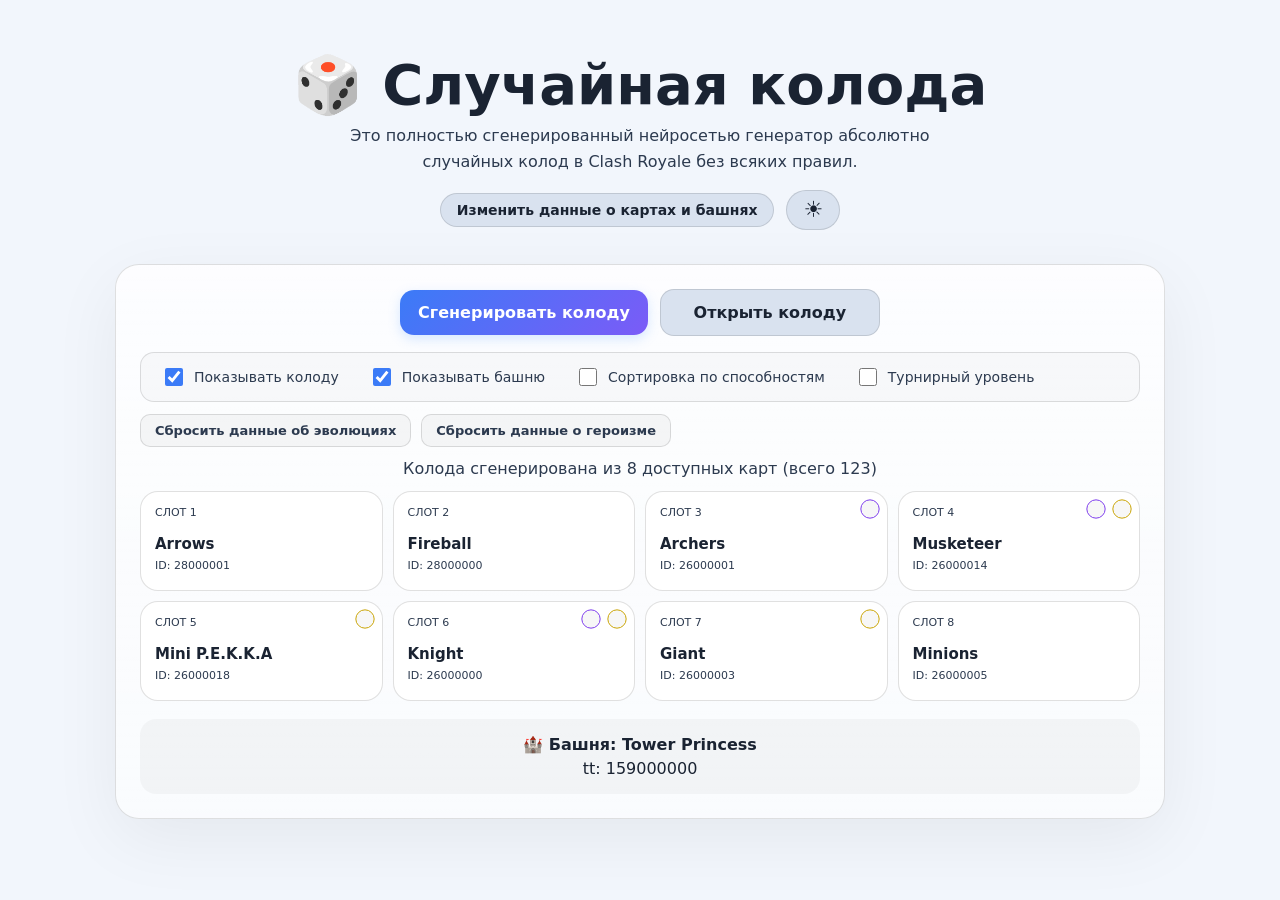
==== commit c2736f92: "Stable 1" ====
--- a/index.html
+++ b/index.html
@@ -15,7 +15,7 @@
         <p>Это полностью сгенерированный нейросетью генератор абсолютно случайных колод в Clash Royale без всяких правил.</p>
       </div>
       <div class="header-controls">
-        <a href="cards.html" class="nav-link">изменить данные о картах и башнях</a>
+        <a href="cards.html" class="nav-link">Изменить данные о картах и башнях</a>
         <button class="theme-toggle" id="themeToggle" aria-label="Переключить тему">🌙</button>
       </div>
     </header>
@@ -30,6 +30,8 @@
         <label><input type="checkbox" id="showDeck" checked> Показывать колоду</label>
         <label><input type="checkbox" id="showTower" checked> Показывать башню</label>
         <label><input type="checkbox" id="evoSort"> Сортировка по способностям</label>
+        <!-- НОВЫЙ ЧЕКБОКС -->
+        <label><input type="checkbox" id="tournamentMode"> Турнирный уровень</label>
       </div>
 
       <div class="reset-actions">
@@ -44,9 +46,11 @@
   </main>
 
   <script src="generator.js"></script>
+  <script src="common.js"></script>
   <script>
     (function() {
       const api = window.ClashRoyaleGenerator;
+      const common = window.ClashRoyaleCommon;
       const generateBtn = document.getElementById("generate");
       const deckLink = document.getElementById("deckLink");
       const statusEl = document.getElementById("status");
@@ -58,11 +62,12 @@
       const showDeckCb = document.getElementById("showDeck");
       const showTowerCb = document.getElementById("showTower");
       const evoSortCb = document.getElementById("evoSort");
+      const tournamentCb = document.getElementById("tournamentMode"); // новый
 
       const resetEvoBtn = document.getElementById("resetEvo");
       const resetHeroismBtn = document.getElementById("resetHeroism");
 
-      let cards = [];
+      let allCards = [];
       let currentUrl = "";
       let pressTimer = null;
 
@@ -71,148 +76,56 @@
       let currentTowerName = "";
       let currentTowerId = null;
 
-      function setTheme(theme) {
-        const isLight = theme === 'light';
-        document.body.classList.toggle('light-theme', isLight);
-        themeToggle.textContent = isLight ? '☀️' : '🌙';
-      }
-
-      function toggleTheme() {
-        const current = document.body.classList.contains('light-theme') ? 'light' : 'dark';
-        const next = current === 'light' ? 'dark' : 'light';
-        setTheme(next);
-        try {
-          localStorage.setItem('cr-theme', next);
-        } catch (_) { /* ignore */ }
-      }
-
-      function loadTheme() {
-        let stored = null;
-        try {
-          stored = localStorage.getItem('cr-theme');
-        } catch (_) { /* ignore */ }
-        if (stored) {
-          setTheme(stored);
-          return;
-        }
-        const prefersLight = window.matchMedia('(prefers-color-scheme: light)').matches;
-        setTheme(prefersLight ? 'light' : 'dark');
-      }
-
-      themeToggle.addEventListener('click', toggleTheme);
-
-      function loadOwnedMap(storageKey) {
-        try {
-          const raw = localStorage.getItem(storageKey);
-          return raw ? JSON.parse(raw) : {};
-        } catch (_) {
-          return {};
-        }
-      }
-
-      function saveOwnedMap(storageKey, map) {
-        try {
-          localStorage.setItem(storageKey, JSON.stringify(map));
-        } catch (_) { /* ignore */ }
-      }
-
-      let evoOwned = loadOwnedMap('cr-evo-owned');
-      let heroismOwned = loadOwnedMap('cr-heroism-owned');
-
-      function isHeroRarity(card) {
-        return String(card.rarity ?? '').toLowerCase() === 'champion';
-      }
-      function canEvolve(card) {
-        return Boolean(card.has_evolution);
-      }
-      function canHeroism(card) {
-        return Boolean(card.has_heroism);
-      }
-
-      function computeIconState(ownedMap, key, slotIndex, kind) {
-        const owned = Boolean(ownedMap[key]);
-        if (!owned) return 1;
-        let isSpecialSlot;
-        if (kind === 'heroism') {
-          isSpecialSlot = (slotIndex === 1 || slotIndex === 2);
-        } else {
-          isSpecialSlot = (slotIndex === 0 || slotIndex === 2);
-        }
-        return isSpecialSlot ? 3 : 2;
-      }
-
-      const RING = `<circle class="icon-ring" cx="18" cy="18" r="15"></circle>`;
-      
-      const HERO_SHIELD_SVG = `
-        <svg viewBox="0 0 36 36" xmlns="http://www.w3.org/2000/svg" focusable="false">
-          ${RING}
-          <path class="icon-shape" d="M18 6 L28 10 L28 20 C28 28 18 32 18 32 C18 32 8 28 8 20 L8 10 Z M18 12 L22 15 L20 21 L16 21 L14 15 Z" />
-        </svg>
-      `;
-      
-      const HEROISM_STAR_SVG = `
-        <svg viewBox="0 0 36 36" xmlns="http://www.w3.org/2000/svg" focusable="false">
-          ${RING}
-          <path class="icon-shape" d="M18 6 L20.9 14 L18 14 Z" />
-          <path class="icon-shape" d="M18 6 L15.1 14 L18 14 Z" />
-          <path class="icon-shape" d="M29.4 14.3 L20.9 14 L21.85 16.75 Z" />
-          <path class="icon-shape" d="M29.4 14.3 L22.8 19.5 L21.85 16.75 Z" />
-          <path class="icon-shape" d="M25.1 27.7 L22.8 19.5 L20.4 21.25 Z" />
-          <path class="icon-shape" d="M25.1 27.7 L18 23 L20.4 21.25 Z" />
-          <path class="icon-shape" d="M10.9 27.7 L18 23 L15.6 21.25 Z" />
-          <path class="icon-shape" d="M10.9 27.7 L13.2 19.5 L15.6 21.25 Z" />
-          <path class="icon-shape" d="M6.6 14.3 L13.2 19.5 L14.15 16.75 Z" />
-          <path class="icon-shape" d="M6.6 14.3 L15.1 14 L14.15 16.75 Z" />
-          <path class="icon-shape" d="M18 14 L21.85 16.75 L20.4 21.25 L15.6 21.25 L14.15 16.75 Z" />
-        </svg>
-      `;
-      
-      const EVO_AMETHYST_SVG = `
-        <svg viewBox="0 0 36 36" xmlns="http://www.w3.org/2000/svg" focusable="false">
-          ${RING}
-          <path class="icon-shape" d="M18 7 L29 18 L18 29 L7 18 Z" />
-        </svg>
-      `;
-      
-      function buildCardIcons(card, slotIndex) {
-        const parts = [];
-      
-        if (isHeroRarity(card)) {
-          parts.push(`<span class="card-icon hero-icon" title="Герой">${HERO_SHIELD_SVG}</span>`);
-        }
-      
-        if (canEvolve(card)) {
-          const owned = Boolean(evoOwned[card.key]);
-          const state = computeIconState(evoOwned, card.key, slotIndex, 'evolution');
-          parts.push(`
-            <button type="button" class="card-icon-btn" data-kind="evolution" data-key="${escapeHtml(String(card.key ?? card.id))}" data-state="${state}"
-              aria-pressed="${owned}" aria-label="Эволюция: ${owned ? 'есть' : 'нет'}"
-              title="Отметить, есть ли у вас эволюция этой карты">
-              ${EVO_AMETHYST_SVG}
-            </button>
-          `);
-        }
-      
-        if (canHeroism(card)) {
-          const owned = Boolean(heroismOwned[card.key]);
-          const state = computeIconState(heroismOwned, card.key, slotIndex, 'heroism');
-          parts.push(`
-            <button type="button" class="card-icon-btn" data-kind="heroism" data-key="${escapeHtml(String(card.key ?? card.id))}" data-state="${state}"
-              aria-pressed="${owned}" aria-label="Героизм: ${owned ? 'есть' : 'нет'}"
-              title="Отметить, есть ли у вас героизм этой карты">
-              ${HEROISM_STAR_SVG}
-            </button>
-          `);
-        }
-      
-        if (!parts.length) return '';
-        return `<div class="card-icons">${parts.join('')}</div>`;
-      }
+      let evoOwned = common.loadOwnedMap(common.STORAGE_KEYS.EVO);
+      let heroismOwned = common.loadOwnedMap(common.STORAGE_KEYS.HEROISM);
+
+      // Восстанавливаем состояние турнирного режима
+      try {
+        const saved = localStorage.getItem('cr-tournament-mode');
+        if (saved !== null) tournamentCb.checked = saved === 'true';
+      } catch (_) {}
+
+      tournamentCb.addEventListener('change', function() {
+        try { localStorage.setItem('cr-tournament-mode', String(tournamentCb.checked)); } catch (_) {}
+        refreshDeck(); // обновить отображение иконок (перерисовать колоду)
+      });
+
+      // Тема
+      themeToggle.addEventListener('click', common.toggleTheme);
+      common.loadTheme();
+
+      function escapeHtml(str) { return common.escapeHtml(str); }
+
+      // Сброс эво/героизм
+      resetEvoBtn.addEventListener('click', function() {
+        evoOwned = {};
+        common.saveOwnedMap(common.STORAGE_KEYS.EVO, evoOwned);
+        refreshDeck();
+      });
+
+      resetHeroismBtn.addEventListener('click', function() {
+        heroismOwned = {};
+        common.saveOwnedMap(common.STORAGE_KEYS.HEROISM, heroismOwned);
+        refreshDeck();
+      });
+
+      // Отображение
+      function updateVisibility() {
+        deckEl.classList.toggle('hidden', !showDeckCb.checked);
+        towerEl.classList.toggle('hidden', !showTowerCb.checked);
+      }
+      showDeckCb.addEventListener('change', updateVisibility);
+      showTowerCb.addEventListener('change', updateVisibility);
 
       function renderDeck(deck) {
+        const tournament = tournamentCb.checked;
+        // При турнирном режиме передаём фиктивные объекты, чтобы иконки рисовались залитыми
+        const evoForIcons = tournament ? new Proxy({}, { get: () => true }) : evoOwned;
+        const heroForIcons = tournament ? new Proxy({}, { get: () => true }) : heroismOwned;
+
         deckEl.innerHTML = deck.map((card, i) => `
           <article class="card" data-slot-index="${i}">
-            ${buildCardIcons(card, i)}
+            ${common.buildCardIcons(card, i, evoForIcons, heroForIcons, tournament)}
             <div class="number">СЛОТ ${i + 1}</div>
             <div class="name">${escapeHtml(card.name)}</div>
             <div class="id">ID: ${escapeHtml(String(card.id))}</div>
@@ -223,67 +136,52 @@
       deckEl.addEventListener('click', function(e) {
         const btn = e.target.closest('.card-icon-btn');
         if (!btn) return;
+        // Если турнирный режим – клики по иконкам заблокированы (они не кнопки)
+        if (tournamentCb.checked) return;
         const cardEl = btn.closest('.card');
         if (!cardEl) return;
 
         const kind = btn.dataset.kind;
         const key = btn.dataset.key;
-
         const map = kind === 'evolution' ? evoOwned : heroismOwned;
-        const storageKey = kind === 'evolution' ? 'cr-evo-owned' : 'cr-heroism-owned';
-
-        const owned = !map[key];
-        map[key] = owned;
-        saveOwnedMap(storageKey, map);
-
+        const storageKey = kind === 'evolution' ? common.STORAGE_KEYS.EVO : common.STORAGE_KEYS.HEROISM;
+
+        map[key] = !map[key];
+        common.saveOwnedMap(storageKey, map);
         refreshDeck();
       });
 
-      resetEvoBtn.addEventListener('click', function() {
-        evoOwned = {};
-        saveOwnedMap('cr-evo-owned', evoOwned);
-        refreshDeck();
-      });
-
-      resetHeroismBtn.addEventListener('click', function() {
-        heroismOwned = {};
-        saveOwnedMap('cr-heroism-owned', heroismOwned);
-        refreshDeck();
-      });
-
-      function escapeHtml(value) {
-        return value.replace(/[&<>"']/g, c => ({
-          "&": "&amp;",
-          "<": "&lt;",
-          ">": "&gt;",
-          '"': "&quot;",
-          "'": "&#039;"
-        }[c]));
-      }
-
-      function updateVisibility() {
-        const showDeck = showDeckCb.checked;
-        const showTower = showTowerCb.checked;
-        deckEl.classList.toggle('hidden', !showDeck);
-        towerEl.classList.toggle('hidden', !showTower);
-      }
-
-      showDeckCb.addEventListener('change', updateVisibility);
-      showTowerCb.addEventListener('change', updateVisibility);
+      function refreshDeck() {
+        if (!originalDeck) return;
+
+        const tournament = tournamentCb.checked;
+        // Для сортировки – при турнирном режиме все способности считаются доступными
+        const evoForSort = tournament ? new Proxy({}, { get: () => true }) : evoOwned;
+        const heroForSort = tournament ? new Proxy({}, { get: () => true }) : heroismOwned;
+
+        const sorted = evoSortCb.checked
+          ? api.applyEvoSort([...originalDeck], evoForSort, heroForSort)
+          : [...originalDeck];
+        currentDeck = sorted;
+
+        currentUrl = api.makeDeckUrl(currentDeck, currentTowerId);
+        deckLink.href = currentUrl;
+        deckLink.style.display = "inline-flex";
+
+        renderDeck(currentDeck);
+        updateVisibility();
+      }
+
+      evoSortCb.addEventListener('change', refreshDeck);
 
       function animatePress() {
-        if (pressTimer) {
-          clearTimeout(pressTimer);
-          generateBtn.classList.remove('pressed');
-        }
-        generateBtn.classList.add('pressed');
-        generateBtn.classList.add('no-hover');
+        if (pressTimer) clearTimeout(pressTimer);
+        generateBtn.classList.add('pressed', 'no-hover');
         pressTimer = setTimeout(() => {
           generateBtn.classList.remove('pressed');
           pressTimer = null;
         }, 300);
       }
-
       generateBtn.addEventListener('mouseleave', function() {
         generateBtn.classList.remove('no-hover');
       });
@@ -292,46 +190,59 @@
         panel.classList.remove('wave-active');
         void panel.offsetWidth;
         panel.classList.add('wave-active');
-        setTimeout(() => {
-          panel.classList.remove('wave-active');
-        }, 700);
-      }
-
-      function refreshDeck() {
-        if (!originalDeck) return;
-
-        const sorted = evoSortCb.checked 
-          ? api.applyEvoSort([...originalDeck], evoOwned, heroismOwned) 
-          : [...originalDeck];
-        currentDeck = sorted;
-
-        currentUrl = api.makeDeckUrl(currentDeck, currentTowerId);
-        deckLink.href = currentUrl;
-        deckLink.style.display = "inline-flex";
-
-        renderDeck(currentDeck);
-        updateVisibility();
+        setTimeout(() => panel.classList.remove('wave-active'), 700);
       }
 
       async function generate() {
         try {
           generateBtn.disabled = true;
           statusEl.classList.remove('error');
-          statusEl.textContent = "Генерирую…";
-
-          triggerWave();
-
-          let deck = api.generateDeck(cards);
-          originalDeck = deck;
-
-          const towerKeys = Object.keys(api.TOWER_TROOPS);
+
+          const tournament = tournamentCb.checked;
+          let availableCards;
+          let towerKeys;
+
+          if (tournament) {
+            // Турнирный режим – все карты и все башни доступны
+            availableCards = allCards;
+            towerKeys = Object.keys(api.TOWER_TROOPS);
+          } else {
+            const ownedCardsSet = common.loadOwnedCards();
+            const ownedTowersSet = common.loadOwnedTowers();
+            const alwaysCardsSet = common.getAlwaysOwnedCards();
+            const alwaysTowersSet = common.getAlwaysOwnedTowers();
+
+            availableCards = allCards.filter(card =>
+              ownedCardsSet.has(card.key) || alwaysCardsSet.has(card.key)
+            );
+            towerKeys = Object.keys(api.TOWER_TROOPS).filter(name =>
+              ownedTowersSet.has(name) || alwaysTowersSet.has(name)
+            );
+            if (towerKeys.length === 0) towerKeys = Object.keys(api.TOWER_TROOPS);
+          }
+
+          if (availableCards.length < 8) {
+            statusEl.classList.add('error');
+            statusEl.textContent = `Недостаточно карт (нужно минимум 8, доступно ${availableCards.length}). Отметьте больше карт в управлении коллекцией.`;
+            deckLink.style.display = "none";
+            return;
+          }
+
           const towerName = towerKeys[Math.floor(Math.random() * towerKeys.length)];
           const towerId = api.TOWER_TROOPS[towerName];
           currentTowerName = towerName;
           currentTowerId = towerId;
 
-          const sorted = evoSortCb.checked 
-            ? api.applyEvoSort([...originalDeck], evoOwned, heroismOwned) 
+          triggerWave();
+
+          let deck = api.generateDeck(availableCards);
+          originalDeck = deck;
+
+          const evoForSort = tournament ? new Proxy({}, { get: () => true }) : evoOwned;
+          const heroForSort = tournament ? new Proxy({}, { get: () => true }) : heroismOwned;
+
+          const sorted = evoSortCb.checked
+            ? api.applyEvoSort([...originalDeck], evoForSort, heroForSort)
             : [...originalDeck];
           currentDeck = sorted;
 
@@ -343,7 +254,8 @@
           towerEl.hidden = false;
           towerEl.innerHTML = `<strong>🏰 Башня: ${escapeHtml(towerName)}</strong><span>tt: ${towerId}</span>`;
 
-          statusEl.textContent = "";
+          statusEl.textContent = `Колода сгенерирована из ${availableCards.length} доступных карт (всего ${allCards.length})`;
+          statusEl.classList.remove('error');
 
           updateVisibility();
         } catch (error) {
@@ -355,11 +267,16 @@
         }
       }
 
+      generateBtn.addEventListener("click", function(e) {
+        animatePress();
+        generate();
+      });
+
       async function init() {
         try {
           const raw = await api.loadCards();
-          cards = api.prepareCards(raw);
-          statusEl.textContent = `Загружено обычных карт: ${cards.length}`;
+          allCards = api.prepareCards(raw);
+          statusEl.textContent = `Загружено обычных карт: ${allCards.length}`;
           await generate();
         } catch (error) {
           statusEl.classList.add('error');
@@ -368,16 +285,8 @@
         }
       }
 
-      generateBtn.addEventListener("click", function(e) {
-        animatePress();
-        generate();
-      });
-
-      evoSortCb.addEventListener('change', refreshDeck);
-
-      loadTheme();
       init();
     })();
   </script>
 </body>
-</html>
+</html>
--- a/style.css
+++ b/style.css
@@ -12,15 +12,20 @@
   --hero-color: #ffc857;
   --evo-color: #b98bff;
   --heroism-color: #ffe066;
+  --rarity-common: #4aa3ff;
+  --rarity-rare: #ff8c42;
+  --rarity-epic: #b473ff;
+  --rarity-legendary: #ffcc66;
+  --rarity-champion: #ffd700;
 }
 
 body.light-theme {
   color-scheme: light;
   --bg: #f2f6fc;
   --panel: #ffffff;
-  --panel2: #e6edf5;
+  --panel2: #d9e2ef;
   --text: #1a2332;
-  --muted: #4a5a72;
+  --muted: #2c3a4f;
   --accent: #3b7bf7;
   --accent2: #7b5bf7;
   --danger: #d9534f;
@@ -28,6 +33,11 @@
   --hero-color: #b8790a;
   --evo-color: #7c3aed;
   --heroism-color: #c9a300;
+  --rarity-common: #0055cc;
+  --rarity-rare: #cc5500;
+  --rarity-epic: #6a2b99;
+  --rarity-legendary: #b8860b;
+  --rarity-champion: #996515;
 }
 
 * {
@@ -39,18 +49,8 @@
   min-height: 100vh;
   color: var(--text);
   font-family: Inter, system-ui, -apple-system, BlinkMacSystemFont, "Segoe UI", sans-serif;
-  background:
-    radial-gradient(circle at 20% 0%, rgba(103, 166, 255, .18), transparent 32rem),
-    radial-gradient(circle at 90% 20%, rgba(140, 108, 255, .14), transparent 28rem),
-    var(--bg);
+  background: var(--bg);
   transition: background 0.3s;
-}
-
-body.light-theme {
-  background:
-    radial-gradient(circle at 20% 0%, rgba(59, 123, 247, .08), transparent 32rem),
-    radial-gradient(circle at 90% 20%, rgba(123, 91, 247, .06), transparent 28rem),
-    var(--bg);
 }
 
 .wrap {
@@ -491,6 +491,430 @@
   display: none;
 }
 
+/* ===== Стили для страницы управления коллекцией (cards.html) ===== */
+
+.management {
+  max-width: 1100px;
+  margin: 0 auto;
+}
+
+.management .page-header {
+  display: flex;
+  flex-direction: column;
+  align-items: center;
+  gap: 16px 24px;
+  margin-bottom: 28px;
+}
+
+.management .page-header .title-group h1 {
+  font-size: clamp(32px, 6vw, 56px);
+  margin: 0 0 4px;
+  letter-spacing: -0.02em;
+}
+
+.management .page-header .title-group p {
+  color: var(--muted);
+  margin: 0;
+  font-size: 15px;
+}
+
+.management .page-header .header-controls {
+  display: flex;
+  align-items: center;
+  gap: 10px;
+  flex-wrap: wrap;
+  justify-content: center;
+}
+
+.management .panel {
+  padding: 28px 30px 32px;
+  border-radius: 28px;
+  background: var(--panel-bg);
+  backdrop-filter: blur(2px);
+  border: 1px solid var(--border);
+  box-shadow: var(--shadow-panel);
+  transition: background 0.3s, border-color 0.3s, box-shadow 0.3s;
+}
+
+/* Фильтры */
+.management .filters {
+  display: flex;
+  flex-wrap: wrap;
+  gap: 10px 16px;
+  align-items: center;
+  justify-content: center;
+  margin-bottom: 18px;
+  padding: 12px 16px;
+  border-radius: 16px;
+  background: var(--panel2);
+  border: 1px solid var(--border);
+}
+
+.management .filters input,
+.management .filters select {
+  background: var(--bg);
+  border: 1px solid var(--border);
+  color: var(--text);
+  border-radius: 10px;
+  padding: 8px 14px;
+  font-size: 14px;
+  min-width: 140px;
+  transition: border-color 0.2s, box-shadow 0.2s;
+  font-family: inherit;
+}
+
+.management .filters input:focus,
+.management .filters select:focus {
+  outline: none;
+  border-color: var(--accent);
+  box-shadow: 0 0 0 3px rgba(103, 166, 255, 0.15);
+}
+
+.management .filters select {
+  appearance: none;
+  -webkit-appearance: none;
+  background-image: url("data:image/svg+xml,%3Csvg xmlns='http://www.w3.org/2000/svg' width='12' height='8' viewBox='0 0 12 8'%3E%3Cpath fill='%239ca9c7' d='M6 8L0 0h12z'/%3E%3C/svg%3E");
+  background-repeat: no-repeat;
+  background-position: right 10px center;
+  padding-right: 30px;
+}
+body.light-theme .management .filters select {
+  background-image: url("data:image/svg+xml,%3Csvg xmlns='http://www.w3.org/2000/svg' width='12' height='8' viewBox='0 0 12 8'%3E%3Cpath fill='%234a5a72' d='M6 8L0 0h12z'/%3E%3C/svg%3E");
+}
+.management .filters select option {
+  background: var(--panel);
+}
+
+/* Статистика — строки всегда в ряд, равные размеры */
+.management .stats {
+  display: flex;
+  flex-direction: column;
+  gap: 8px;
+  margin-bottom: 20px;
+}
+
+.management .stats .stats-row {
+  display: flex;
+  justify-content: center;
+  align-items: center;
+  gap: 16px;
+  flex-wrap: wrap;
+}
+
+.management .stats .stats-row span {
+  background: var(--panel2);
+  padding: 6px 16px;
+  border-radius: 30px;
+  border: 1px solid var(--border);
+  display: inline-flex;
+  align-items: center;
+  justify-content: center;
+  gap: 6px;
+  font-weight: 500;
+  font-size: 14px;
+  color: var(--muted);
+  flex: 1 1 0; /* все блоки одинаковой ширины */
+  min-width: 140px; /* чтобы не сжимались слишком сильно */
+}
+
+.management .stats .stats-row span strong {
+  color: var(--text);
+  font-weight: 700;
+}
+
+/* Кнопки действий — фон как у панели, без белого при нажатии */
+.management .actions-bar {
+  display: flex;
+  flex-wrap: wrap;
+  gap: 10px;
+  margin: 6px 0 24px;
+}
+
+.management .actions-bar button {
+  padding: 8px 20px;
+  border-radius: 30px;
+  border: 1px solid var(--border);
+  font-weight: 600;
+  font-size: 14px;
+  cursor: pointer;
+  background: var(--panel);  /* используем цвет панели, а не panel2 */
+  color: var(--text);
+  transition: background 0.2s, transform 0.15s, box-shadow 0.2s, opacity 0.2s;
+  min-width: auto;
+  display: inline-flex;
+  align-items: center;
+  gap: 6px;
+  font-family: inherit;
+}
+
+.management .actions-bar button:hover {
+  background: var(--panel2);
+  box-shadow: 0 2px 12px rgba(0, 0, 0, 0.15);
+}
+
+.management .actions-bar button:active,
+.management .actions-bar button:focus {
+  background: var(--panel);  /* не меняем фон при нажатии */
+  transform: scale(0.95);
+}
+
+/* Кнопка "Сбросить всё" – красная */
+#resetAllBtn {
+  background: var(--danger);
+  color: #fff;
+  border-color: var(--danger);
+}
+#resetAllBtn:hover {
+  background: var(--danger);
+  opacity: 0.8;
+}
+#resetAllBtn:active,
+#resetAllBtn:focus {
+  background: var(--danger);
+  opacity: 0.9;
+}
+
+/* Основная кнопка "Сохранить" остаётся градиентной */
+.management .actions-bar .primary {
+  background: linear-gradient(135deg, var(--accent), var(--accent2));
+  color: #fff;
+  border: none;
+  box-shadow: 0 4px 16px rgba(103, 166, 255, 0.25);
+  transition: opacity 0.2s, transform 0.15s, box-shadow 0.2s;
+}
+.management .actions-bar .primary:hover:not(.no-hover) {
+  opacity: 0.85;
+  box-shadow: 0 6px 24px rgba(103, 166, 255, 0.35);
+}
+.management .actions-bar .primary.pressed {
+  transform: scale(0.95);
+  opacity: 1;
+  transition: transform 0.2s ease, opacity 0s;
+}
+.management .actions-bar .primary.no-hover:hover {
+  opacity: 1;
+}
+.management .actions-bar .primary:active,
+.management .actions-bar .primary:focus {
+  background: linear-gradient(135deg, var(--accent), var(--accent2));
+  border: none;
+}
+
+.management .section-title {
+  font-size: 20px;
+  font-weight: 700;
+  margin: 28px 0 14px 0;
+  display: flex;
+  align-items: center;
+  gap: 8px;
+  letter-spacing: -0.01em;
+}
+
+.management .section-title:first-of-type {
+  margin-top: 4px;
+}
+
+/* Башни — в один столбец */
+.management .towers-grid {
+  display: flex;
+  flex-direction: column;
+  gap: 10px;
+  margin-bottom: 20px;
+}
+
+.tower-item {
+  background: var(--panel2);
+  border: 1px solid var(--border);
+  border-radius: 16px;
+  padding: 14px 16px;
+  cursor: pointer;
+  transition: background 0.2s, border-color 0.2s, box-shadow 0.2s, opacity 0.25s;
+  position: relative;
+  user-select: none;
+  display: flex;
+  flex-direction: column;
+  align-items: flex-start;
+  gap: 2px;
+  width: 100%;
+}
+
+.tower-item:focus {
+  outline: none;
+}
+.tower-item:focus-visible {
+  outline: 2px solid var(--accent);
+}
+
+.tower-item:hover:not(.always-owned) {
+  background: var(--panel);
+  border-color: rgba(103, 166, 255, 0.2);
+  box-shadow: 0 4px 20px rgba(0, 0, 0, 0.08);
+}
+
+.tower-item .name {
+  font-weight: 600;
+  font-size: 14px;
+  margin: 0;
+}
+
+.tower-item .sub {
+  font-size: 12px;
+  color: var(--muted);
+  margin: 0;
+}
+
+/* Состояние "не найдено" для карт и башен */
+.card-item.not-found,
+.tower-item.not-found {
+  opacity: 0.5;
+  background: rgba(255, 80, 80, 0.08);
+  border-color: var(--danger);
+  position: relative;
+  overflow: hidden;
+}
+
+.card-item.not-found::after,
+.tower-item.not-found::after {
+  content: 'не найдено';
+  position: absolute;
+  top: 50%;
+  left: 50%;
+  transform: translate(-50%, -50%);
+  font-weight: 700;
+  font-size: 14px;
+  color: var(--danger);
+  background: rgba(0, 0, 0, 0.6);
+  padding: 4px 12px;
+  border-radius: 20px;
+  white-space: nowrap;
+  letter-spacing: 0.03em;
+  backdrop-filter: blur(2px);
+  z-index: 1;
+  pointer-events: none;
+}
+
+.card-item.not-found .card-icons,
+.tower-item.not-found .card-icons {
+  z-index: 2;
+}
+
+.always-owned {
+  opacity: 1 !important;
+  border-color: var(--accent) !important;
+  background: rgba(103, 166, 255, 0.08) !important;
+  cursor: default !important;
+}
+
+.management .cards-grid {
+  display: grid;
+  grid-template-columns: repeat(auto-fill, minmax(240px, 1fr));
+  gap: 10px;
+  margin-top: 6px;
+}
+
+.management .card-item {
+  background: var(--panel2);
+  border: 1px solid var(--border);
+  border-radius: 16px;
+  padding: 12px 16px;
+  display: flex;
+  align-items: center;
+  gap: 12px;
+  transition: background 0.2s, border-color 0.2s, box-shadow 0.2s, opacity 0.25s;
+  position: relative;
+}
+
+.management .card-item:hover:not(.always-owned) {
+  background: var(--panel);
+  border-color: rgba(103, 166, 255, 0.2);
+  box-shadow: 0 4px 20px rgba(0, 0, 0, 0.08);
+}
+
+.management .card-item .info {
+  flex: 1;
+  min-width: 0;
+}
+
+.management .card-item .info .name {
+  font-weight: 600;
+  font-size: 14px;
+  margin: 0 0 2px;
+  word-break: break-word;
+  line-height: 1.3;
+}
+
+.management .card-item .info .sub {
+  font-size: 12px;
+  color: var(--muted);
+  display: flex;
+  flex-wrap: wrap;
+  gap: 4px 12px;
+  margin-top: 1px;
+  line-height: 1.4;
+}
+
+.badge.rarity-common { color: var(--rarity-common); }
+.badge.rarity-rare { color: var(--rarity-rare); }
+.badge.rarity-epic { color: var(--rarity-epic); }
+.badge.rarity-legendary { color: var(--rarity-legendary); }
+.badge.rarity-champion { color: var(--rarity-champion); }
+
+.management .card-item .info .sub .badge {
+  display: inline-block;
+  padding: 0 8px;
+  border-radius: 20px;
+  background: rgba(103, 166, 255, 0.12);
+  font-size: 10px;
+  font-weight: 600;
+  text-transform: uppercase;
+  letter-spacing: 0.03em;
+  transition: color 0.2s;
+}
+
+.management .card-item .card-icons {
+  position: relative;
+  top: auto;
+  right: auto;
+  flex-shrink: 0;
+  margin-left: 4px;
+}
+
+.management .card-item .card-icons .card-icon-btn,
+.management .card-item .card-icons .card-icon {
+  width: 28px;
+  height: 28px;
+}
+
+.management .card-item .card-icons {
+  gap: 6px;
+}
+
+/* Toast */
+.management .toast {
+  position: fixed;
+  bottom: 30px;
+  left: 50%;
+  transform: translateX(-50%) translateY(20px);
+  background: var(--panel);
+  border: 1px solid var(--border);
+  padding: 12px 32px;
+  border-radius: 50px;
+  font-weight: 600;
+  font-size: 15px;
+  box-shadow: 0 12px 48px rgba(0, 0, 0, 0.35);
+  opacity: 0;
+  transition: opacity 0.35s ease, transform 0.35s ease;
+  pointer-events: none;
+  z-index: 999;
+  backdrop-filter: blur(8px);
+}
+
+.management .toast.show {
+  opacity: 1;
+  transform: translateX(-50%) translateY(0);
+}
+
+/* ===== Адаптив ===== */
 @media (max-width: 720px) {
   .deck {
     grid-template-columns: repeat(2, minmax(0, 1fr));
@@ -539,3 +963,54 @@
     padding: 6px 14px;
   }
 }
+
+@media (max-width: 700px) {
+  .management .panel {
+    padding: 16px 14px 20px;
+    border-radius: 20px;
+  }
+  .management .cards-grid {
+    grid-template-columns: 1fr;
+  }
+  .management .filters {
+    flex-direction: column;
+    align-items: stretch;
+    gap: 8px;
+    padding: 12px;
+  }
+  .management .filters input,
+  .management .filters select {
+    min-width: 0;
+    width: 100%;
+  }
+  .management .filters label {
+    white-space: normal;
+  }
+  .management .stats {
+    gap: 6px;
+  }
+  .management .stats .stats-row {
+    flex-direction: row;
+    flex-wrap: wrap;
+  }
+  .management .stats .stats-row span {
+    flex: 1 1 0;
+    min-width: 100px;
+    justify-content: center;
+  }
+  .management .actions-bar button {
+    padding: 6px 14px;
+    font-size: 13px;
+  }
+  .management .page-header .title-group h1 {
+    font-size: 26px;
+  }
+  .tower-item {
+    padding: 12px 14px;
+  }
+  .card-item.not-found::after,
+  .tower-item.not-found::after {
+    font-size: 12px;
+    padding: 3px 10px;
+  }
+}
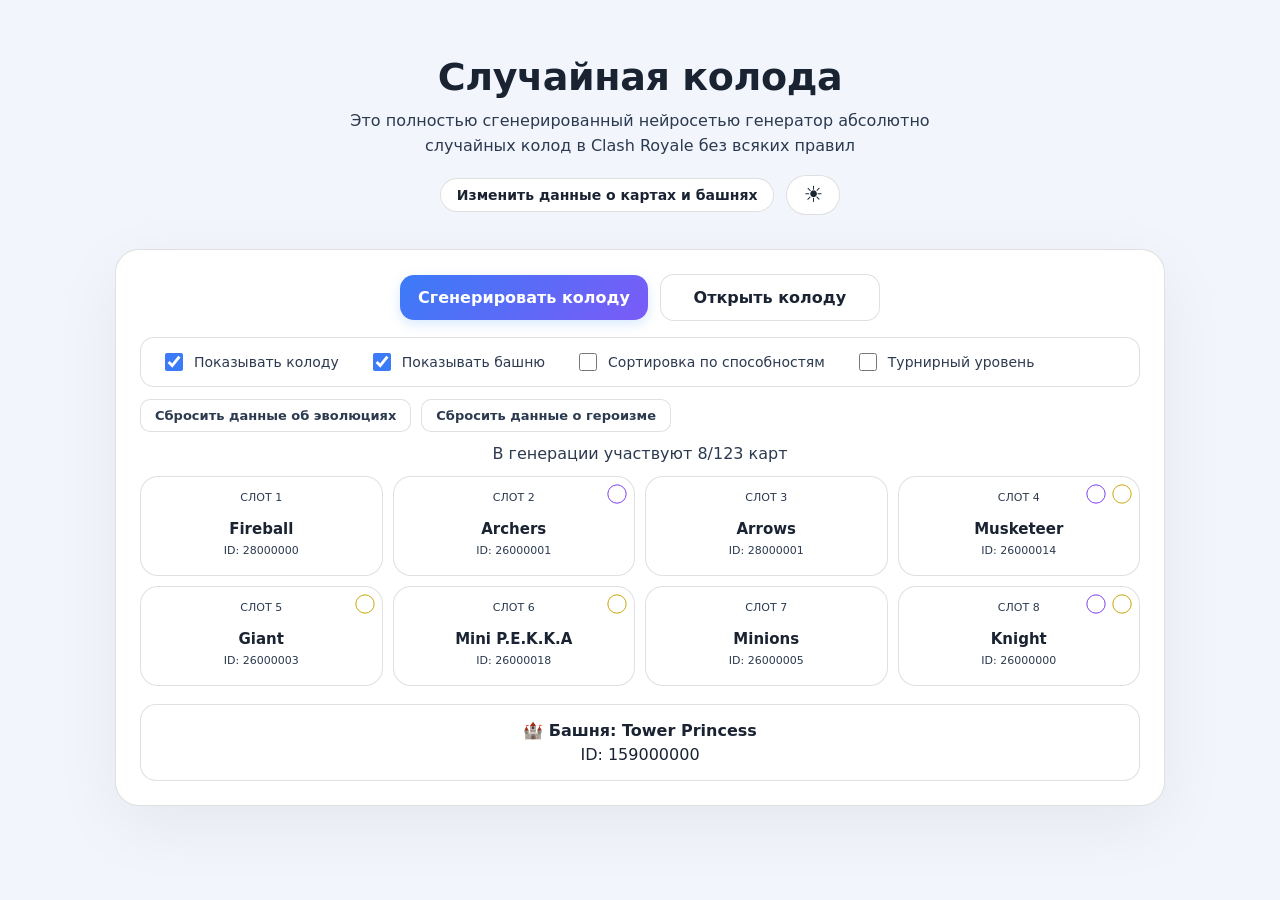
==== commit e004736b: "Styles half-fixed" ====
--- a/index.html
+++ b/index.html
@@ -5,14 +5,25 @@
   <meta name="viewport" content="width=device-width, initial-scale=1.0" />
   <title>Clash Royale — генератор колод</title>
   <meta name="description" content="Случайный генератор колод Clash Royale" />
+  <script>
+    // Применяем сохранённую тему ещё до отрисовки страницы, чтобы не было
+    // "мигания" тёмной темой перед переключением на светлую.
+    (function() {
+      try {
+        var stored = localStorage.getItem('cr-theme');
+        var isLight = stored ? stored === 'light' : window.matchMedia('(prefers-color-scheme: light)').matches;
+        if (isLight) document.documentElement.classList.add('light-theme');
+      } catch (e) {}
+    })();
+  </script>
   <link rel="stylesheet" href="style.css" />
 </head>
 <body>
   <main class="wrap">
     <header>
       <div class="title-group">
-        <h1>🎲 Случайная колода</h1>
-        <p>Это полностью сгенерированный нейросетью генератор абсолютно случайных колод в Clash Royale без всяких правил.</p>
+        <h1>Случайная колода</h1>
+        <p>Это полностью сгенерированный нейросетью генератор абсолютно случайных колод в Clash Royale без всяких правил</p>
       </div>
       <div class="header-controls">
         <a href="cards.html" class="nav-link">Изменить данные о картах и башнях</a>
@@ -30,7 +41,6 @@
         <label><input type="checkbox" id="showDeck" checked> Показывать колоду</label>
         <label><input type="checkbox" id="showTower" checked> Показывать башню</label>
         <label><input type="checkbox" id="evoSort"> Сортировка по способностям</label>
-        <!-- НОВЫЙ ЧЕКБОКС -->
         <label><input type="checkbox" id="tournamentMode"> Турнирный уровень</label>
       </div>
 
@@ -88,6 +98,7 @@
       tournamentCb.addEventListener('change', function() {
         try { localStorage.setItem('cr-tournament-mode', String(tournamentCb.checked)); } catch (_) {}
         refreshDeck(); // обновить отображение иконок (перерисовать колоду)
+        updateStatusMessage();
       });
 
       // Тема
@@ -95,6 +106,25 @@
       common.loadTheme();
 
       function escapeHtml(str) { return common.escapeHtml(str); }
+
+      function getAvailableCardsCount() {
+        if (tournamentCb.checked) return allCards.length;
+        const ownedCardsSet = common.loadOwnedCards();
+        const alwaysCardsSet = common.getAlwaysOwnedCards();
+        return allCards.filter(card =>
+          ownedCardsSet.has(card.key) || alwaysCardsSet.has(card.key)
+        ).length;
+      }
+
+      function updateStatusMessage() {
+        // В турнирном режиме доступны все карты, показывать счётчик незачем
+        if (tournamentCb.checked) {
+          statusEl.textContent = '';
+          return;
+        }
+        const available = getAvailableCardsCount();
+        statusEl.textContent = `В генерации участвуют ${available}/${allCards.length} карт`;
+      }
 
       // Сброс эво/героизм
       resetEvoBtn.addEventListener('click', function() {
@@ -151,6 +181,28 @@
         refreshDeck();
       });
 
+      // Обновляет только иконки эволюции/героизма внутри уже существующих
+      // карточек, не трогая сами карточки — чтобы не запускалась заново
+      // анимация появления.
+      function updateCardIconsInPlace(deck) {
+        const tournament = tournamentCb.checked;
+        const evoForIcons = tournament ? new Proxy({}, { get: () => true }) : evoOwned;
+        const heroForIcons = tournament ? new Proxy({}, { get: () => true }) : heroismOwned;
+
+        deck.forEach((card, i) => {
+          const cardEl = deckEl.querySelector(`.card[data-slot-index="${i}"]`);
+          if (!cardEl) return;
+          const existingIcons = cardEl.querySelector('.card-icons');
+          if (existingIcons) existingIcons.remove();
+          const newIconsHtml = common.buildCardIcons(card, i, evoForIcons, heroForIcons, tournament);
+          if (newIconsHtml) {
+            const wrapper = document.createElement('div');
+            wrapper.innerHTML = newIconsHtml;
+            cardEl.insertBefore(wrapper.firstElementChild, cardEl.firstChild);
+          }
+        });
+      }
+
       function refreshDeck() {
         if (!originalDeck) return;
 
@@ -162,13 +214,26 @@
         const sorted = evoSortCb.checked
           ? api.applyEvoSort([...originalDeck], evoForSort, heroForSort)
           : [...originalDeck];
+
+        const keyOf = c => c && (c.key || String(c.id));
+        const orderChanged = !currentDeck
+          || sorted.length !== currentDeck.length
+          || sorted.some((card, i) => keyOf(card) !== keyOf(currentDeck[i]));
+
         currentDeck = sorted;
 
         currentUrl = api.makeDeckUrl(currentDeck, currentTowerId);
         deckLink.href = currentUrl;
         deckLink.style.display = "inline-flex";
 
-        renderDeck(currentDeck);
+        if (orderChanged) {
+          // Карты реально поменялись местами – перерисовываем с анимацией появления
+          renderDeck(currentDeck);
+        } else {
+          // Порядок карт не изменился (например, просто отметили эволюцию/героизм) –
+          // обновляем только иконки, без повторной анимации появления
+          updateCardIconsInPlace(currentDeck);
+        }
         updateVisibility();
       }
 
@@ -252,9 +317,9 @@
 
           renderDeck(currentDeck);
           towerEl.hidden = false;
-          towerEl.innerHTML = `<strong>🏰 Башня: ${escapeHtml(towerName)}</strong><span>tt: ${towerId}</span>`;
-
-          statusEl.textContent = `Колода сгенерирована из ${availableCards.length} доступных карт (всего ${allCards.length})`;
+          towerEl.innerHTML = `<strong>🏰 Башня: ${escapeHtml(towerName)}</strong><span>ID: ${towerId}</span>`;
+
+          updateStatusMessage();
           statusEl.classList.remove('error');
 
           updateVisibility();
--- a/style.css
+++ b/style.css
@@ -12,18 +12,20 @@
   --hero-color: #ffc857;
   --evo-color: #b98bff;
   --heroism-color: #ffe066;
-  --rarity-common: #4aa3ff;
+  --rarity-common: #7ec8ff;
   --rarity-rare: #ff8c42;
-  --rarity-epic: #b473ff;
+  --rarity-epic: #d4b3ff;
   --rarity-legendary: #ffcc66;
   --rarity-champion: #ffd700;
-}
-
+  --always-border: rgba(255,255,255,0.30);
+}
+
+html.light-theme,
 body.light-theme {
   color-scheme: light;
   --bg: #f2f6fc;
   --panel: #ffffff;
-  --panel2: #d9e2ef;
+  --panel2: rgba(0, 0, 0, 0.03);
   --text: #1a2332;
   --muted: #2c3a4f;
   --accent: #3b7bf7;
@@ -33,15 +35,17 @@
   --hero-color: #b8790a;
   --evo-color: #7c3aed;
   --heroism-color: #c9a300;
-  --rarity-common: #0055cc;
+  --rarity-common: #5aa8ff;
   --rarity-rare: #cc5500;
-  --rarity-epic: #6a2b99;
+  --rarity-epic: #c9a0ff;
   --rarity-legendary: #b8860b;
   --rarity-champion: #996515;
+  --always-border: rgba(0,0,0,0.30);
 }
 
 * {
   box-sizing: border-box;
+  -webkit-tap-highlight-color: transparent;
 }
 
 body {
@@ -50,7 +54,7 @@
   color: var(--text);
   font-family: Inter, system-ui, -apple-system, BlinkMacSystemFont, "Segoe UI", sans-serif;
   background: var(--bg);
-  transition: background 0.3s;
+  transition: background 0.3s, color 0.3s;
 }
 
 .wrap {
@@ -68,23 +72,26 @@
   justify-content: center;
   gap: 16px 24px;
 }
-
-header .title-group {
-  flex: 1 1 100%;
-}
-
-header h1 {
-  margin: 0 0 10px;
-  font-size: clamp(32px, 6vw, 56px);
-  line-height: 1.02;
-}
-
-header p {
+header .title-group { flex: 1 1 100%; }
+
+/* ===== Унифицированные заголовки и подзаголовки ===== */
+header h1,
+.management .page-header .title-group h1 {
+  margin: 0 0 8px;
+  font-size: clamp(24px, 4vw, 38px);
+  line-height: 1.15;
+  letter-spacing: -0.01em;
+  transition: color 0.3s;
+}
+
+.title-group p {
+  max-width: 640px;
+  margin: 0 auto;
   color: var(--muted);
-  margin: 0 auto;
-  max-width: 650px;
   line-height: 1.6;
-}
+  transition: color 0.3s;
+}
+/* ===== конец унификации ===== */
 
 .header-controls {
   display: flex;
@@ -95,7 +102,7 @@
 }
 
 .nav-link {
-  background: var(--panel2);
+  background: var(--panel);
   border: 1px solid var(--border);
   border-radius: 40px;
   padding: 8px 16px;
@@ -103,28 +110,23 @@
   font-weight: 600;
   color: var(--text);
   text-decoration: none;
-  transition: background 0.2s, transform 0.15s;
+  transition: background 0.2s, transform 0.15s, color 0.3s, border-color 0.3s;
   display: inline-flex;
   align-items: center;
   justify-content: center;
 }
-.nav-link:hover {
-  background: var(--panel);
-  opacity: 0.85;
-}
-.nav-link:active {
-  transform: scale(0.95);
-}
+.nav-link:hover { opacity: 0.85; }
+.nav-link:active { transform: scale(0.95); }
 
 .theme-toggle {
-  background: var(--panel2);
+  background: var(--panel);
   border: 1px solid var(--border);
   border-radius: 40px;
   padding: 8px 16px;
   font-size: 22px;
   cursor: pointer;
   color: var(--text);
-  transition: background 0.2s, transform 0.15s;
+  transition: background 0.2s, transform 0.15s, color 0.3s, border-color 0.3s;
   line-height: 1;
   flex-shrink: 0;
   min-width: auto;
@@ -132,25 +134,22 @@
   align-items: center;
   justify-content: center;
 }
-.theme-toggle:hover {
-  background: var(--panel);
-}
-.theme-toggle:active {
-  transform: scale(0.92);
-}
+.theme-toggle:hover { background: var(--panel); }
+.theme-toggle:active { transform: scale(0.92); }
 
 .panel {
   position: relative;
   overflow: hidden;
-  background: linear-gradient(180deg, rgba(255, 255, 255, .055), rgba(255, 255, 255, .025));
+  background: var(--panel);
   border: 1px solid var(--border);
   border-radius: 24px;
   padding: 24px;
   box-shadow: 0 20px 70px rgba(0, 0, 0, .24);
   transition: background 0.3s, border-color 0.3s, box-shadow 0.3s;
 }
+html.light-theme .panel,
 body.light-theme .panel {
-  background: linear-gradient(180deg, rgba(255, 255, 255, .8), rgba(255, 255, 255, .6));
+  background: var(--panel);
   box-shadow: 0 20px 70px rgba(0, 0, 0, .06);
 }
 
@@ -161,7 +160,7 @@
   left: 0;
   width: 500%;
   height: 500%;
-  background: linear-gradient(135deg, rgba(0, 255, 100, 0), rgba(0, 255, 100, 0.05), rgba(0, 255, 100, 0));
+  background: linear-gradient(135deg, rgba(0, 255, 100, 0), rgba(0, 255, 100, 0.15), rgba(0, 255, 100, 0));
   pointer-events: none;
   opacity: 0;
   transition: none;
@@ -170,13 +169,13 @@
   opacity: 1;
   animation: waveSlide 1s forwards;
 }
+html.light-theme .panel.wave-active::after,
+body.light-theme .panel.wave-active::after {
+  background: linear-gradient(135deg, rgba(255, 0, 0, 0), rgba(60, 60, 180, 0.1), rgba(255, 0, 0, 0));
+}
 @keyframes waveSlide {
-  0% {
-    transform: translate(-100%, -100%);
-  }
-  100% {
-    transform: translate(50%, 50%);
-  }
+  0% { transform: translate(-100%, -100%); }
+  100% { transform: translate(50%, 50%); }
 }
 
 .actions {
@@ -188,8 +187,14 @@
   margin-bottom: 16px;
 }
 
-button,
-.link {
+button, .link, .card-item, .tower-item, .card-icon-btn {
+  outline: none;
+}
+button:focus-visible, .link:focus-visible, .card-item:focus-visible, .tower-item:focus-visible, .card-icon-btn:focus-visible {
+  outline: 2px solid var(--accent);
+}
+
+button, .link {
   border: 0;
   border-radius: 14px;
   padding: 13px 18px;
@@ -201,20 +206,10 @@
   align-items: center;
   justify-content: center;
   min-width: 220px;
-  transition: background 0.2s, opacity 0.25s ease, transform 0.15s, box-shadow 0.2s;
-}
-button:focus,
-.link:focus {
-  outline: none;
-}
-button:focus-visible,
-.link:focus-visible {
-  outline: 2px solid var(--accent);
-}
-button,
-.link {
-  -webkit-tap-highlight-color: transparent;
-}
+  transition: background 0.2s, opacity 0.25s ease, transform 0.15s, box-shadow 0.2s, color 0.3s, border-color 0.3s;
+}
+button:focus-visible, .link:focus-visible { outline: 2px solid var(--accent); }
+button, .link { -webkit-tap-highlight-color: transparent; }
 
 #generate {
   color: white;
@@ -235,36 +230,29 @@
   cursor: not-allowed;
   box-shadow: none;
 }
-#generate:disabled:hover {
-  opacity: 0.5;
-  box-shadow: none;
-}
+#generate:disabled:hover { opacity: 0.5; box-shadow: none; }
 
 .link {
   color: var(--text);
-  background: var(--panel2);
-  border: 1px solid var(--border);
-}
-.link:hover {
-  background: var(--panel);
-  opacity: 0.75;
-}
+  background: var(--panel);
+  border: 1px solid var(--border);
+}
+.link:hover { opacity: 0.75; }
 
 .options {
   display: flex;
   flex-wrap: wrap;
   gap: 20px 30px;
   justify-content: flex-start;
-  background: rgba(255, 255, 255, .03);
+  background: var(--panel);
   border-radius: 14px;
   padding: 12px 20px;
   margin-bottom: 0;
   border: 1px solid var(--border);
   transition: background 0.3s, border-color 0.3s;
 }
-body.light-theme .options {
-  background: rgba(0, 0, 0, .02);
-}
+html.light-theme .options,
+body.light-theme .options { background: var(--panel); }
 
 .options label {
   display: flex;
@@ -274,6 +262,7 @@
   cursor: pointer;
   color: var(--muted);
   user-select: none;
+  transition: color 0.3s;
 }
 .options input[type="checkbox"] {
   width: 18px;
@@ -291,7 +280,7 @@
 }
 
 .btn-reset {
-  background: rgba(255, 255, 255, .04);
+  background: var(--panel);
   border: 1px solid var(--border);
   border-radius: 10px;
   padding: 8px 14px;
@@ -300,18 +289,12 @@
   color: var(--muted);
   min-width: auto;
   cursor: pointer;
-  transition: background 0.2s, color 0.2s;
-}
-body.light-theme .btn-reset {
-  background: rgba(0, 0, 0, .03);
-}
-.btn-reset:hover {
-  background: var(--panel2);
-  color: var(--text);
-}
-.btn-reset:active {
-  transform: scale(0.96);
-}
+  transition: background 0.2s, color 0.2s, border-color 0.3s;
+}
+html.light-theme .btn-reset,
+body.light-theme .btn-reset { background: var(--panel); }
+.btn-reset:hover { color: var(--text); }
+.btn-reset:active { transform: scale(0.96); }
 
 .status {
   text-align: center;
@@ -319,10 +302,9 @@
   margin: 12px 0 0;
   color: var(--muted);
   font-weight: 400;
-}
-.status.error {
-  color: var(--danger);
-}
+  transition: color 0.3s;
+}
+.status.error { color: var(--danger); }
 
 .deck {
   display: grid;
@@ -342,7 +324,11 @@
   opacity: 0;
   transform: translateY(20px);
   animation: cardAppear 0.4s ease forwards;
-  transition: background 0.3s, border-color 0.3s;
+  transition: background 0.3s, border-color 0.3s, color 0.3s;
+  display: flex;
+  flex-direction: column;
+  align-items: center;
+  text-align: center;
 }
 .card:nth-child(1) { animation-delay: 0.05s; }
 .card:nth-child(2) { animation-delay: 0.10s; }
@@ -354,19 +340,14 @@
 .card:nth-child(8) { animation-delay: 0.40s; }
 
 @keyframes cardAppear {
-  from {
-    opacity: 0;
-    transform: translateY(20px);
-  }
-  to {
-    opacity: 1;
-    transform: translateY(0);
-  }
+  from { opacity: 0; transform: translateY(20px); }
+  to { opacity: 1; transform: translateY(0); }
 }
 
 .number {
   color: var(--muted);
   font-size: 11px;
+  transition: color 0.3s;
 }
 .name {
   font-size: 15px;
@@ -378,6 +359,8 @@
   color: var(--muted);
   font-size: 11px;
   margin-top: 6px;
+  transition: color 0.3s;
+  text-align: center;
 }
 
 .card-icons {
@@ -403,32 +386,21 @@
   display: flex;
   align-items: center;
   justify-content: center;
-  -webkit-tap-highlight-color: transparent;
   flex-shrink: 0;
 }
 .card-icon-btn {
   cursor: pointer;
   transition: transform .15s;
 }
-.card-icon-btn:hover {
-  transform: scale(1.1);
-}
-.card-icon-btn:active {
-  transform: scale(0.88);
-}
-.card-icon-btn:focus {
-  outline: none;
-}
-.card-icon-btn:focus-visible svg {
-  outline: 2px solid var(--accent);
-  outline-offset: 2px;
-  border-radius: 50%;
-}
+.card-icon-btn:hover { transform: scale(1.1); }
+.card-icon-btn:active { transform: scale(0.88); }
+
 .card-icon svg,
 .card-icon-btn svg {
   width: 100%;
   height: 100%;
   overflow: visible;
+  display: block;
 }
 
 .icon-ring {
@@ -436,67 +408,49 @@
   stroke-width: 1.6;
   transition: fill .2s, stroke-width .2s;
 }
-body.light-theme .icon-ring {
-  fill: rgba(0, 0, 0, .03);
-}
-.icon-shape {
-  fill-opacity: 0;
-  transition: fill-opacity .2s;
-}
+html.light-theme .icon-ring,
+body.light-theme .icon-ring { fill: var(--panel); }
+.icon-shape { fill-opacity: 0; transition: fill-opacity .2s; }
 
 .hero-icon .icon-ring { stroke: var(--hero-color); }
 .hero-icon .icon-shape { fill: var(--hero-color); fill-opacity: 1; }
 
 .card-icon-btn[data-kind="evolution"] .icon-ring { stroke: var(--evo-color); }
 .card-icon-btn[data-kind="evolution"] .icon-shape { fill: var(--evo-color); }
+.card-icon-btn[data-state="1"] .icon-shape { fill-opacity: 0; }
+.card-icon-btn[data-state="2"] .icon-shape { fill-opacity: .4; }
+.card-icon-btn[data-state="3"] .icon-shape { fill-opacity: 1; }
+.card-icon-btn[data-state="3"] .icon-ring { stroke-width: 2; }
 
 .card-icon-btn[data-kind="heroism"] .icon-ring { stroke: var(--heroism-color); }
 .card-icon-btn[data-kind="heroism"] .icon-shape { fill: var(--heroism-color); }
-
-.card-icon-btn[data-state="1"] .icon-shape {
-  fill-opacity: 0;
-}
-.card-icon-btn[data-state="2"] .icon-shape {
-  fill-opacity: .4;
-}
-.card-icon-btn[data-state="3"] .icon-shape {
-  fill-opacity: 1;
-}
-.card-icon-btn[data-state="3"] .icon-ring {
-  stroke-width: 2;
-}
+.card-icon-btn[data-kind="heroism"][data-state="1"] .icon-shape { fill-opacity: 0; }
+.card-icon-btn[data-kind="heroism"][data-state="2"] .icon-shape { fill-opacity: .4; }
+.card-icon-btn[data-kind="heroism"][data-state="3"] .icon-shape { fill-opacity: 1; }
+.card-icon-btn[data-kind="heroism"][data-state="3"] .icon-ring { stroke-width: 2; }
 
 .tower {
   margin-top: 18px;
   padding: 16px;
   border-radius: 16px;
-  background: rgba(255, 255, 255, .035);
+  background: var(--panel);
+  border: 1px solid var(--border);
   text-align: center;
   opacity: 0;
-  animation: cardAppear 0.4s ease 0.45s forwards;
-  transition: background 0.3s;
-}
-body.light-theme .tower {
-  background: rgba(0, 0, 0, .03);
-}
-.tower strong {
-  display: block;
-  margin-bottom: 5px;
-}
-
-.deck.hidden {
-  display: none;
-}
-.tower.hidden {
-  display: none;
-}
+  animation: cardAppear 0.4s ease 0.225s forwards;
+  transition: background 0.3s, border-color 0.3s, color 0.3s;
+}
+html.light-theme .tower,
+body.light-theme .tower { background: var(--panel); }
+.tower strong { display: block; margin-bottom: 5px; }
+.tower .id { display: block; text-align: center; }
+
+.deck.hidden { display: none; }
+.tower.hidden { display: none; }
 
 /* ===== Стили для страницы управления коллекцией (cards.html) ===== */
 
-.management {
-  max-width: 1100px;
-  margin: 0 auto;
-}
+.management { max-width: 1100px; margin: 0 auto; }
 
 .management .page-header {
   display: flex;
@@ -504,39 +458,18 @@
   align-items: center;
   gap: 16px 24px;
   margin-bottom: 28px;
-}
-
-.management .page-header .title-group h1 {
-  font-size: clamp(32px, 6vw, 56px);
-  margin: 0 0 4px;
-  letter-spacing: -0.02em;
-}
-
-.management .page-header .title-group p {
-  color: var(--muted);
-  margin: 0;
-  font-size: 15px;
-}
-
-.management .page-header .header-controls {
-  display: flex;
-  align-items: center;
-  gap: 10px;
-  flex-wrap: wrap;
-  justify-content: center;
 }
 
 .management .panel {
   padding: 28px 30px 32px;
   border-radius: 28px;
-  background: var(--panel-bg);
+  background: var(--panel);
   backdrop-filter: blur(2px);
   border: 1px solid var(--border);
-  box-shadow: var(--shadow-panel);
+  box-shadow: 0 20px 70px rgba(0,0,0,0.24);
   transition: background 0.3s, border-color 0.3s, box-shadow 0.3s;
 }
 
-/* Фильтры */
 .management .filters {
   display: flex;
   flex-wrap: wrap;
@@ -546,20 +479,21 @@
   margin-bottom: 18px;
   padding: 12px 16px;
   border-radius: 16px;
-  background: var(--panel2);
-  border: 1px solid var(--border);
+  background: var(--panel);
+  border: 1px solid var(--border);
+  transition: background 0.3s, border-color 0.3s;
 }
 
 .management .filters input,
 .management .filters select {
-  background: var(--bg);
+  background: var(--panel);
   border: 1px solid var(--border);
   color: var(--text);
   border-radius: 10px;
   padding: 8px 14px;
   font-size: 14px;
   min-width: 140px;
-  transition: border-color 0.2s, box-shadow 0.2s;
+  transition: border-color 0.2s, box-shadow 0.2s, background 0.3s, color 0.3s;
   font-family: inherit;
 }
 
@@ -578,14 +512,12 @@
   background-position: right 10px center;
   padding-right: 30px;
 }
+html.light-theme .management .filters select,
 body.light-theme .management .filters select {
   background-image: url("data:image/svg+xml,%3Csvg xmlns='http://www.w3.org/2000/svg' width='12' height='8' viewBox='0 0 12 8'%3E%3Cpath fill='%234a5a72' d='M6 8L0 0h12z'/%3E%3C/svg%3E");
 }
-.management .filters select option {
-  background: var(--panel);
-}
-
-/* Статистика — строки всегда в ряд, равные размеры */
+.management .filters select option { background: var(--panel); }
+
 .management .stats {
   display: flex;
   flex-direction: column;
@@ -602,7 +534,7 @@
 }
 
 .management .stats .stats-row span {
-  background: var(--panel2);
+  background: var(--panel);
   padding: 6px 16px;
   border-radius: 30px;
   border: 1px solid var(--border);
@@ -613,16 +545,17 @@
   font-weight: 500;
   font-size: 14px;
   color: var(--muted);
-  flex: 1 1 0; /* все блоки одинаковой ширины */
-  min-width: 140px; /* чтобы не сжимались слишком сильно */
+  flex: 1 1 0;
+  min-width: 140px;
+  transition: background 0.3s, border-color 0.3s, color 0.3s;
 }
 
 .management .stats .stats-row span strong {
   color: var(--text);
   font-weight: 700;
-}
-
-/* Кнопки действий — фон как у панели, без белого при нажатии */
+  transition: color 0.3s;
+}
+
 .management .actions-bar {
   display: flex;
   flex-wrap: wrap;
@@ -631,16 +564,17 @@
 }
 
 .management .actions-bar button {
+  flex: 1 1 0;
+  min-width: 0;
   padding: 8px 20px;
   border-radius: 30px;
   border: 1px solid var(--border);
   font-weight: 600;
   font-size: 14px;
   cursor: pointer;
-  background: var(--panel);  /* используем цвет панели, а не panel2 */
+  background: var(--panel);
   color: var(--text);
-  transition: background 0.2s, transform 0.15s, box-shadow 0.2s, opacity 0.2s;
-  min-width: auto;
+  transition: background 0.2s, transform 0.15s, box-shadow 0.2s, opacity 0.2s, color 0.3s, border-color 0.3s;
   display: inline-flex;
   align-items: center;
   gap: 6px;
@@ -648,33 +582,25 @@
 }
 
 .management .actions-bar button:hover {
-  background: var(--panel2);
+  background: var(--panel);
   box-shadow: 0 2px 12px rgba(0, 0, 0, 0.15);
 }
 
 .management .actions-bar button:active,
 .management .actions-bar button:focus {
-  background: var(--panel);  /* не меняем фон при нажатии */
+  background: var(--panel);
   transform: scale(0.95);
 }
 
-/* Кнопка "Сбросить всё" – красная */
 #resetAllBtn {
   background: var(--danger);
   color: #fff;
   border-color: var(--danger);
 }
-#resetAllBtn:hover {
-  background: var(--danger);
-  opacity: 0.8;
-}
+#resetAllBtn:hover { opacity: 0.8; }
 #resetAllBtn:active,
-#resetAllBtn:focus {
-  background: var(--danger);
-  opacity: 0.9;
-}
-
-/* Основная кнопка "Сохранить" остаётся градиентной */
+#resetAllBtn:focus { opacity: 0.9; }
+
 .management .actions-bar .primary {
   background: linear-gradient(135deg, var(--accent), var(--accent2));
   color: #fff;
@@ -691,9 +617,7 @@
   opacity: 1;
   transition: transform 0.2s ease, opacity 0s;
 }
-.management .actions-bar .primary.no-hover:hover {
-  opacity: 1;
-}
+.management .actions-bar .primary.no-hover:hover { opacity: 1; }
 .management .actions-bar .primary:active,
 .management .actions-bar .primary:focus {
   background: linear-gradient(135deg, var(--accent), var(--accent2));
@@ -708,13 +632,10 @@
   align-items: center;
   gap: 8px;
   letter-spacing: -0.01em;
-}
-
-.management .section-title:first-of-type {
-  margin-top: 4px;
-}
-
-/* Башни — в один столбец */
+  transition: color 0.3s;
+}
+.management .section-title:first-of-type { margin-top: 4px; }
+
 .management .towers-grid {
   display: flex;
   flex-direction: column;
@@ -723,7 +644,7 @@
 }
 
 .tower-item {
-  background: var(--panel2);
+  background: var(--panel);
   border: 1px solid var(--border);
   border-radius: 16px;
   padding: 14px 16px;
@@ -738,9 +659,6 @@
   width: 100%;
 }
 
-.tower-item:focus {
-  outline: none;
-}
 .tower-item:focus-visible {
   outline: 2px solid var(--accent);
 }
@@ -761,9 +679,22 @@
   font-size: 12px;
   color: var(--muted);
   margin: 0;
-}
-
-/* Состояние "не найдено" для карт и башен */
+  display: flex;
+  align-items: center;
+  gap: 8px;
+  width: 100%;
+  padding-right: 100px;
+}
+
+.tower-item .sub .badge {
+  flex-shrink: 0;
+}
+
+.tower-item .sub .id-part {
+  margin-left: auto;
+  text-align: right;
+}
+
 .card-item.not-found,
 .tower-item.not-found {
   opacity: 0.5;
@@ -794,15 +725,12 @@
 }
 
 .card-item.not-found .card-icons,
-.tower-item.not-found .card-icons {
-  z-index: 2;
-}
+.tower-item.not-found .card-icons { z-index: 2; }
 
 .always-owned {
   opacity: 1 !important;
-  border-color: var(--accent) !important;
-  background: rgba(103, 166, 255, 0.08) !important;
   cursor: default !important;
+  border-color: var(--always-border) !important;
 }
 
 .management .cards-grid {
@@ -813,7 +741,7 @@
 }
 
 .management .card-item {
-  background: var(--panel2);
+  background: var(--panel);
   border: 1px solid var(--border);
   border-radius: 16px;
   padding: 12px 16px;
@@ -824,6 +752,10 @@
   position: relative;
 }
 
+.management .card-item:focus-visible {
+  outline: 2px solid var(--accent);
+}
+
 .management .card-item:hover:not(.always-owned) {
   background: var(--panel);
   border-color: rgba(103, 166, 255, 0.2);
@@ -832,6 +764,7 @@
 
 .management .card-item .info {
   flex: 1;
+  padding-right: 100px;
   min-width: 0;
 }
 
@@ -847,19 +780,22 @@
   font-size: 12px;
   color: var(--muted);
   display: flex;
-  flex-wrap: wrap;
-  gap: 4px 12px;
+  align-items: center;
+  gap: 8px;
   margin-top: 1px;
   line-height: 1.4;
-}
-
-.badge.rarity-common { color: var(--rarity-common); }
-.badge.rarity-rare { color: var(--rarity-rare); }
-.badge.rarity-epic { color: var(--rarity-epic); }
-.badge.rarity-legendary { color: var(--rarity-legendary); }
-.badge.rarity-champion { color: var(--rarity-champion); }
-
-.management .card-item .info .sub .badge {
+  width: 100%;
+}
+
+.management .card-item .info .sub .badge { flex-shrink: 0; }
+
+.management .card-item .info .sub .id-part {
+  margin-left: auto;
+  text-align: right;
+  padding-right: 8px;
+}
+
+.badge {
   display: inline-block;
   padding: 0 8px;
   border-radius: 20px;
@@ -868,28 +804,58 @@
   font-weight: 600;
   text-transform: uppercase;
   letter-spacing: 0.03em;
-  transition: color 0.2s;
-}
+  transition: color 0.2s, background 0.2s, border-color 0.2s;
+  border: 1px solid currentColor;
+  line-height: 1.6;
+  vertical-align: middle;
+}
+
+.badge.rarity-common { color: var(--rarity-common); }
+.badge.rarity-rare { color: var(--rarity-rare); }
+.badge.rarity-epic { color: var(--rarity-epic); }
+.badge.rarity-legendary { color: var(--rarity-legendary); }
+.badge.rarity-champion { color: var(--rarity-champion); }
 
 .management .card-item .card-icons {
-  position: relative;
-  top: auto;
-  right: auto;
-  flex-shrink: 0;
-  margin-left: 4px;
+  position: absolute;
+  right: 10px;
+  top: 50%;
+  transform: translateY(-50%);
+  display: flex;
+  align-items: center;
+  gap: 6px;
+  z-index: 2;
 }
 
 .management .card-item .card-icons .card-icon-btn,
 .management .card-item .card-icons .card-icon {
   width: 28px;
   height: 28px;
-}
-
-.management .card-item .card-icons {
-  gap: 6px;
-}
-
-/* Toast */
+  min-width: 28px;
+  visibility: visible;
+  opacity: 1;
+}
+
+.management .card-item .card-icons .card-icon-btn[data-kind="evolution"] .icon-ring {
+  stroke: var(--evo-color) !important;
+}
+.management .card-item .card-icons .card-icon-btn[data-kind="evolution"] .icon-shape {
+  fill: var(--evo-color) !important;
+}
+.management .card-item .card-icons .card-icon-btn[data-kind="heroism"] .icon-ring {
+  stroke: var(--heroism-color) !important;
+}
+.management .card-item .card-icons .card-icon-btn[data-kind="heroism"] .icon-shape {
+  fill: var(--heroism-color) !important;
+}
+.management .card-item .card-icons .hero-icon .icon-ring {
+  stroke: var(--hero-color) !important;
+}
+.management .card-item .card-icons .hero-icon .icon-shape {
+  fill: var(--hero-color) !important;
+  fill-opacity: 1 !important;
+}
+
 .management .toast {
   position: fixed;
   bottom: 30px;
@@ -903,18 +869,85 @@
   font-size: 15px;
   box-shadow: 0 12px 48px rgba(0, 0, 0, 0.35);
   opacity: 0;
-  transition: opacity 0.35s ease, transform 0.35s ease;
+  transition: opacity 0.35s ease, transform 0.35s ease, background 0.3s, border-color 0.3s, color 0.3s;
   pointer-events: none;
   z-index: 999;
   backdrop-filter: blur(8px);
 }
-
 .management .toast.show {
   opacity: 1;
   transform: translateX(-50%) translateY(0);
 }
 
-/* ===== Адаптив ===== */
+/* ===== Стили для отображения редкостей в светлой теме ===== */
+html.light-theme .card-item.rarity-common,
+html.light-theme .tower-item.rarity-common {
+  background: #e8f4ff;
+  border-color: #5aa8ff;
+}
+html.light-theme .card-item.rarity-rare,
+html.light-theme .tower-item.rarity-rare {
+  background: #fff0e6;
+  border-color: #cc5500;
+}
+html.light-theme .card-item.rarity-epic,
+html.light-theme .tower-item.rarity-epic {
+  background: #f3edff;
+  border-color: #c9a0ff;
+}
+html.light-theme .card-item.rarity-legendary,
+html.light-theme .tower-item.rarity-legendary {
+  background: #fff8e0;
+  border-color: #b8860b;
+}
+html.light-theme .card-item.rarity-champion,
+html.light-theme .tower-item.rarity-champion {
+  background: #fff2d6;
+  border-color: #996515;
+}
+
+html.light-theme .card-item.rarity-common .badge.rarity-common,
+html.light-theme .tower-item.rarity-common .badge.rarity-common {
+  background: rgba(90, 168, 255, 0.25);
+  border-color: #5aa8ff;
+  color: #2a6bb0;
+}
+html.light-theme .card-item.rarity-rare .badge.rarity-rare,
+html.light-theme .tower-item.rarity-rare .badge.rarity-rare {
+  background: rgba(204, 85, 0, 0.2);
+  border-color: #cc5500;
+  color: #994000;
+}
+html.light-theme .card-item.rarity-epic .badge.rarity-epic,
+html.light-theme .tower-item.rarity-epic .badge.rarity-epic {
+  background: rgba(201, 160, 255, 0.25);
+  border-color: #c9a0ff;
+  color: #7a4bb0;
+}
+html.light-theme .card-item.rarity-legendary .badge.rarity-legendary,
+html.light-theme .tower-item.rarity-legendary .badge.rarity-legendary {
+  background: rgba(184, 134, 11, 0.2);
+  border-color: #b8860b;
+  color: #8a6508;
+}
+html.light-theme .card-item.rarity-champion .badge.rarity-champion,
+html.light-theme .tower-item.rarity-champion .badge.rarity-champion {
+  background: rgba(153, 101, 21, 0.2);
+  border-color: #996515;
+  color: #7a4f10;
+}
+
+/* Для карточек и башен в состоянии "не найдено" переопределяем фон, чтобы не скрывать редкость */
+html.light-theme .card-item.not-found,
+html.light-theme .tower-item.not-found {
+  background: rgba(255, 80, 80, 0.15) !important;
+  border-color: var(--danger) !important;
+}
+html.light-theme .card-item.not-found .badge,
+html.light-theme .tower-item.not-found .badge {
+  opacity: 0.7;
+}
+
 @media (max-width: 720px) {
   .deck {
     grid-template-columns: repeat(2, minmax(0, 1fr));
@@ -947,8 +980,7 @@
   .btn-reset {
     width: 100%;
   }
-  button,
-  .link {
+  button, .link {
     min-width: 100%;
   }
   .actions {
@@ -983,12 +1015,6 @@
     min-width: 0;
     width: 100%;
   }
-  .management .filters label {
-    white-space: normal;
-  }
-  .management .stats {
-    gap: 6px;
-  }
   .management .stats .stats-row {
     flex-direction: row;
     flex-wrap: wrap;
@@ -1002,9 +1028,6 @@
     padding: 6px 14px;
     font-size: 13px;
   }
-  .management .page-header .title-group h1 {
-    font-size: 26px;
-  }
   .tower-item {
     padding: 12px 14px;
   }
@@ -1013,4 +1036,10 @@
     font-size: 12px;
     padding: 3px 10px;
   }
+  .management .card-item .info {
+    padding-right: 70px;
+  }
+  .tower-item .sub {
+    padding-right: 70px;
+  }
 }
